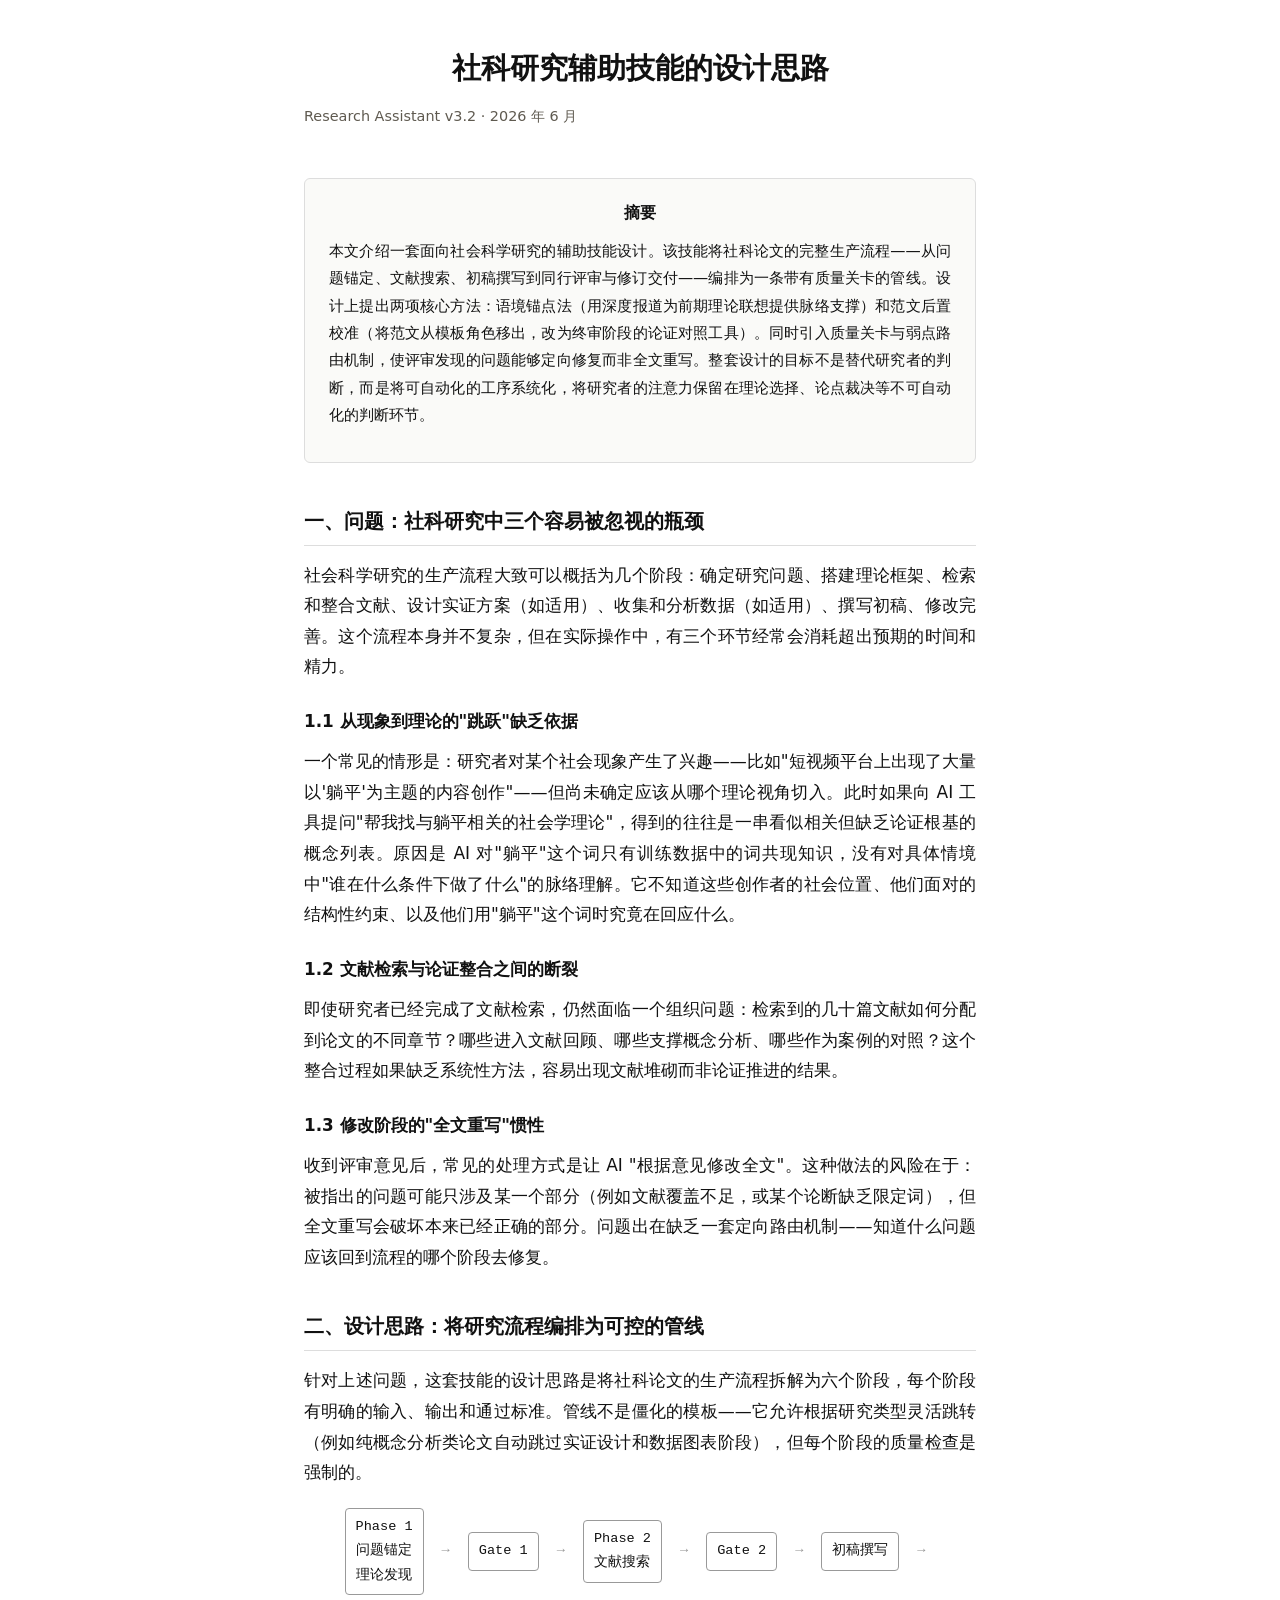
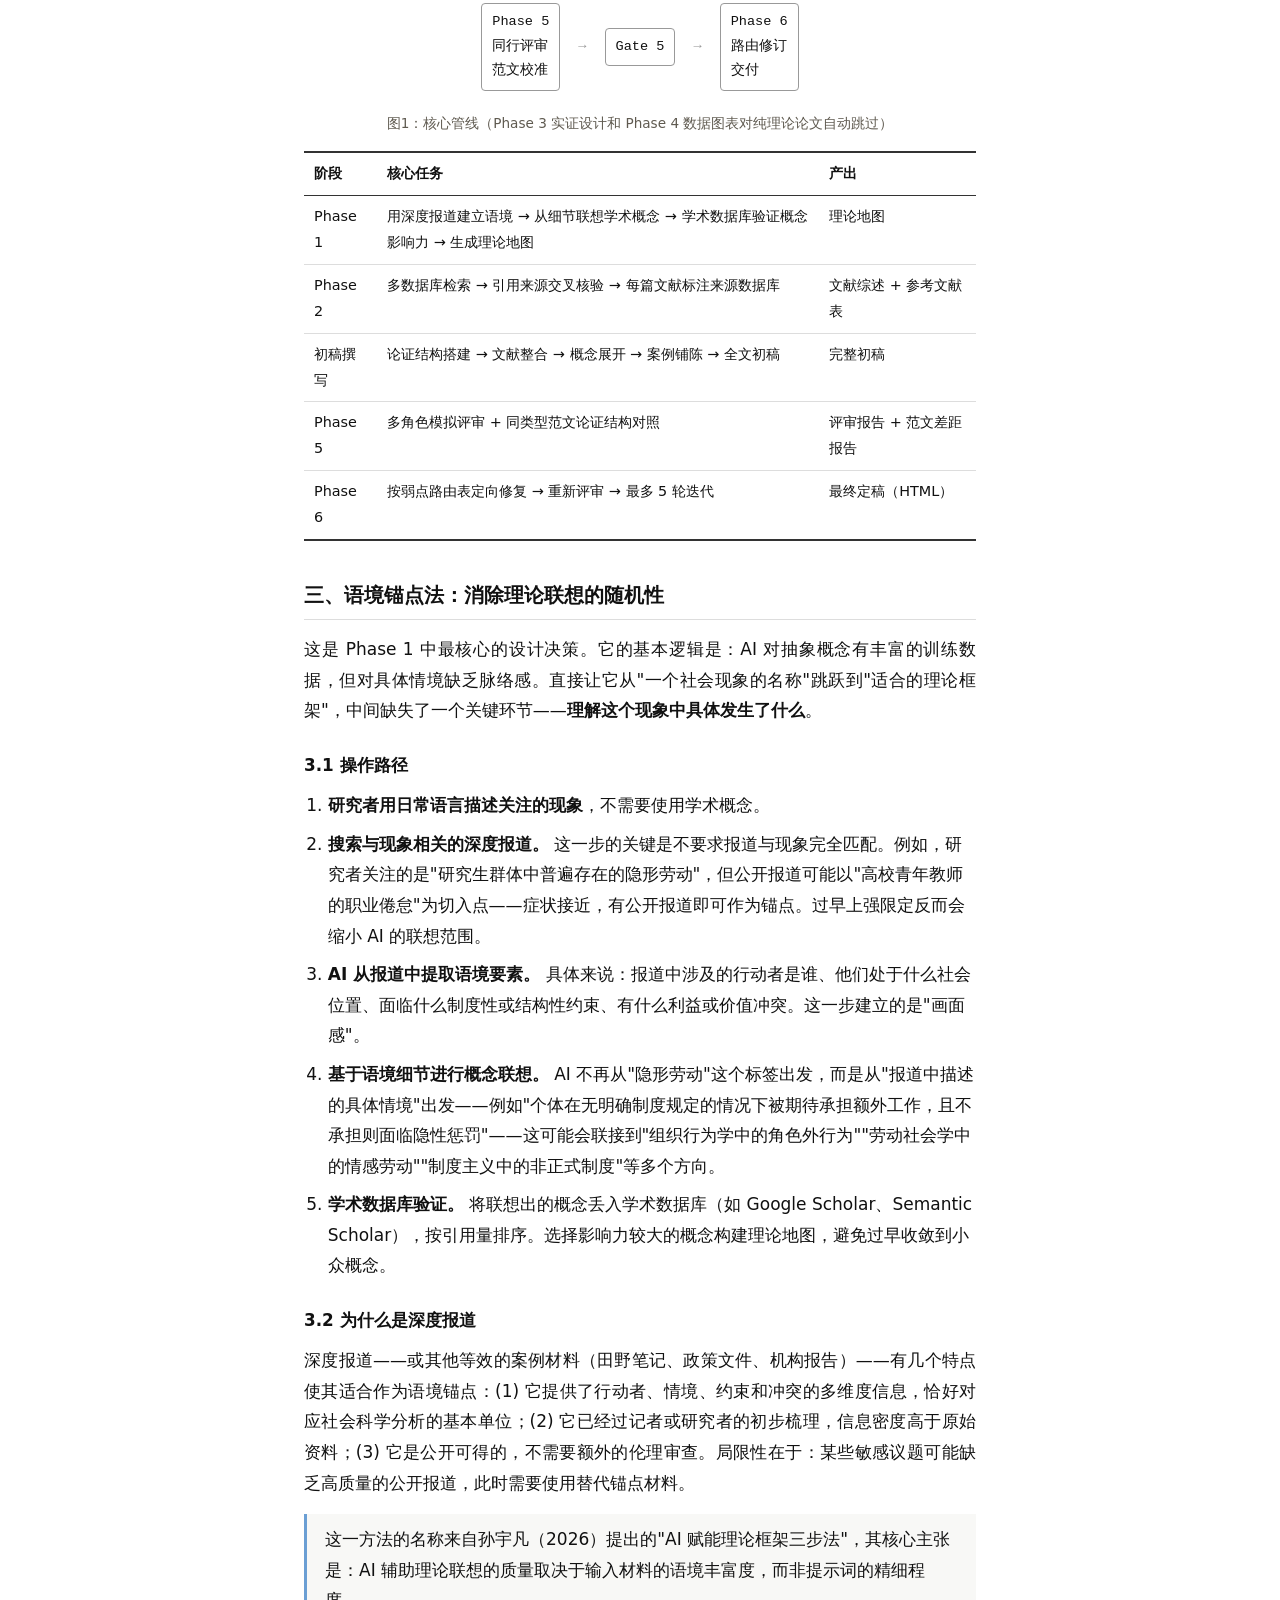
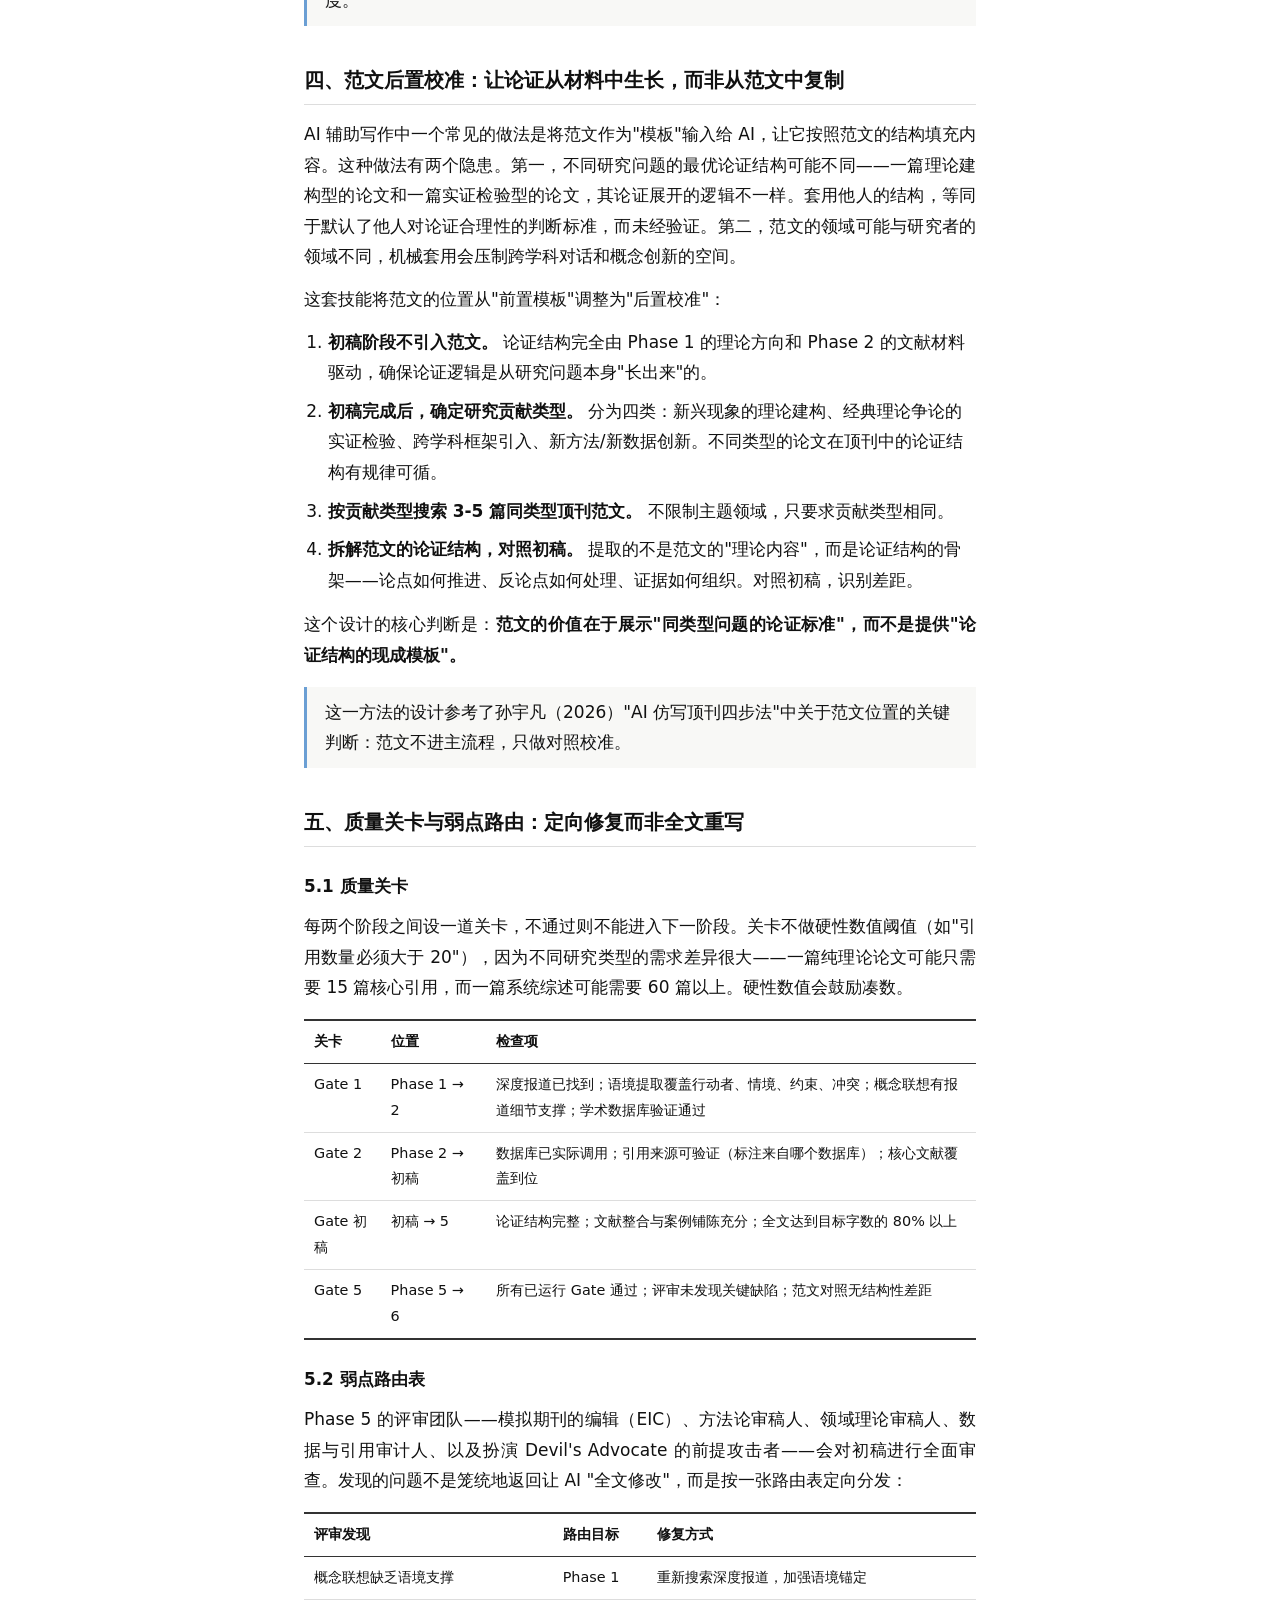
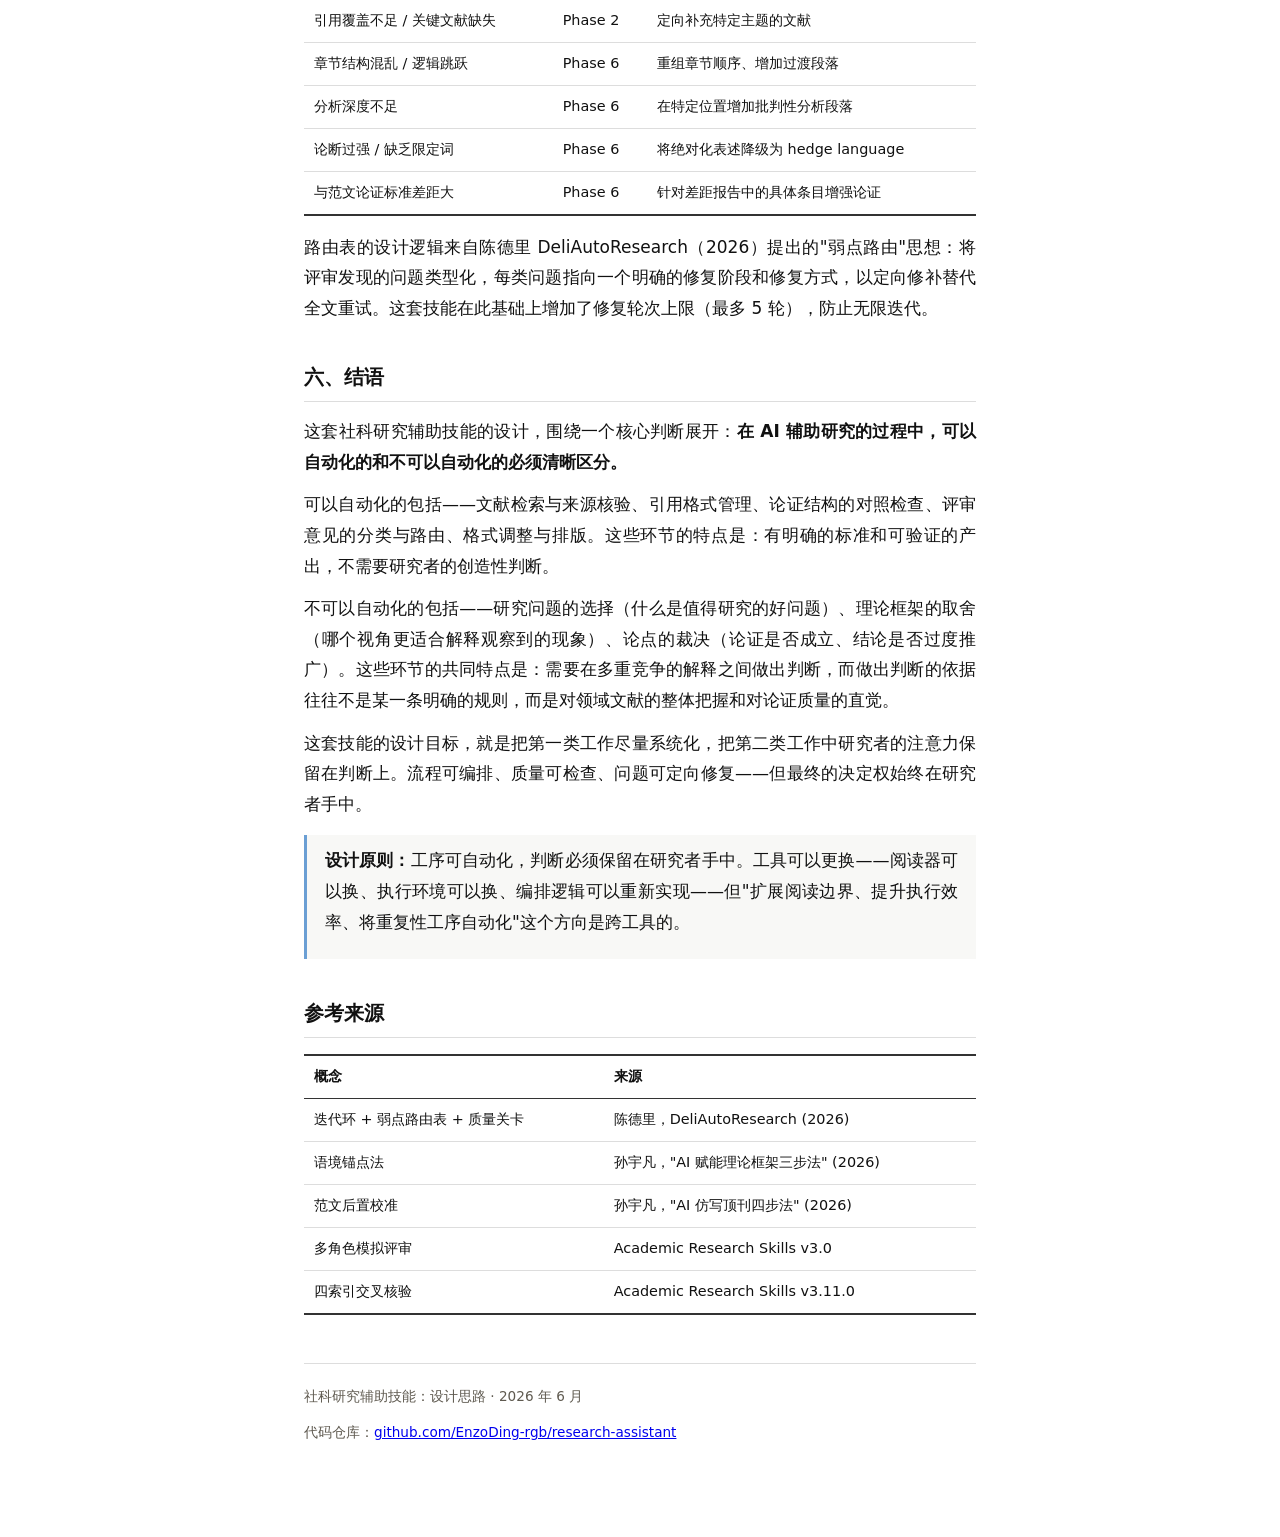
==== docs/paper.html @ 5684e3d9 "Add research methodology documentation and deck - paper.html/pdf: Text-heavy academic paper for soci" ====
<!DOCTYPE html>
<html lang="zh-CN">
<head>
<meta charset="UTF-8">
<meta name="viewport" content="width=device-width, initial-scale=1">
<title>社科研究辅助技能的设计思路</title>
<style>
:root {
  --paper: #fbfaf5; --ink: #111; --muted: #5f5a50; --accent: #6b9fd4;
}

* { box-sizing: border-box; margin: 0; padding: 0; }

body {
  background: #fff;
  color: var(--ink);
  font-family: "Noto Sans SC", "PingFang SC", "Hiragino Sans GB", system-ui, sans-serif;
  font-size: 17px;
  line-height: 1.8;
  max-width: 720px;
  margin: 0 auto;
  padding: 48px 24px 80px;
}

/* Header */
.paper-header { text-align: center; margin-bottom: 48px; }
.paper-header h1 {
  font-size: 1.8rem; font-weight: 700; line-height: 1.4; margin-bottom: 16px;
}
.paper-header .meta {
  font-size: 0.9rem; color: var(--muted);
}

/* Sections */
section { margin-bottom: 36px; }

h2 {
  font-size: 1.25rem; font-weight: 700; margin: 36px 0 14px;
  padding-bottom: 6px; border-bottom: 1px solid #ddd;
}

h3 {
  font-size: 1.05rem; font-weight: 600; margin: 24px 0 10px;
}

p { margin-bottom: 12px; text-align: justify; }

/* Abstract */
.abstract {
  padding: 20px 24px; border: 1px solid #ddd; border-radius: 6px;
  margin-bottom: 40px; font-size: 0.95rem; background: #fafaf8;
}
.abstract h3 { margin-top: 0; font-size: 1rem; text-align: center; }

/* Tables */
table {
  width: 100%; border-collapse: collapse; margin: 16px 0; font-size: 0.9rem;
}
thead th {
  border-top: 2px solid #333; border-bottom: 1px solid #333;
  padding: 8px 10px; text-align: left; font-weight: 600;
}
tbody td {
  border-bottom: 1px solid #ddd; padding: 8px 10px; vertical-align: top;
}
tbody tr:last-child td { border-bottom: 2px solid #333; }

/* Lists */
ol, ul { margin: 8px 0 14px 1.4em; }
li { margin-bottom: 8px; }

/* Blockquote */
blockquote {
  margin: 16px 0; padding: 10px 18px;
  border-left: 3px solid var(--accent); background: #f8f8f6;
}

/* Simple flow */
.flow {
  display: flex; flex-wrap: wrap; gap: 8px; align-items: center; justify-content: center;
  margin: 20px 0; font-size: 0.85rem; font-family: monospace;
}
.flow span { padding: 6px 10px; border: 1px solid #999; border-radius: 4px; }
.flow .arr { border: none; color: #999; }

/* Footer */
.paper-footer {
  margin-top: 48px; padding-top: 20px; border-top: 1px solid #ddd;
  font-size: 0.85rem; color: var(--muted);
}

/* Print */
@media print {
  @page { size: A4; margin: 2cm; }
  body { padding: 0; font-size: 12pt; }
}
</style>
</head>
<body>

<div class="paper-header">
  <h1>社科研究辅助技能的设计思路</h1>
  <p class="meta">Research Assistant v3.2 · 2026 年 6 月</p>
</div>

<div class="abstract">
  <h3>摘要</h3>
  <p>本文介绍一套面向社会科学研究的辅助技能设计。该技能将社科论文的完整生产流程——从问题锚定、文献搜索、初稿撰写到同行评审与修订交付——编排为一条带有质量关卡的管线。设计上提出两项核心方法：语境锚点法（用深度报道为前期理论联想提供脉络支撑）和范文后置校准（将范文从模板角色移出，改为终审阶段的论证对照工具）。同时引入质量关卡与弱点路由机制，使评审发现的问题能够定向修复而非全文重写。整套设计的目标不是替代研究者的判断，而是将可自动化的工序系统化，将研究者的注意力保留在理论选择、论点裁决等不可自动化的判断环节。</p>
</div>

<!-- ===== 1. 问题 ===== -->
<section>
  <h2>一、问题：社科研究中三个容易被忽视的瓶颈</h2>

  <p>社会科学研究的生产流程大致可以概括为几个阶段：确定研究问题、搭建理论框架、检索和整合文献、设计实证方案（如适用）、收集和分析数据（如适用）、撰写初稿、修改完善。这个流程本身并不复杂，但在实际操作中，有三个环节经常会消耗超出预期的时间和精力。</p>

  <h3>1.1 从现象到理论的"跳跃"缺乏依据</h3>
  <p>一个常见的情形是：研究者对某个社会现象产生了兴趣——比如"短视频平台上出现了大量以'躺平'为主题的内容创作"——但尚未确定应该从哪个理论视角切入。此时如果向 AI 工具提问"帮我找与躺平相关的社会学理论"，得到的往往是一串看似相关但缺乏论证根基的概念列表。原因是 AI 对"躺平"这个词只有训练数据中的词共现知识，没有对具体情境中"谁在什么条件下做了什么"的脉络理解。它不知道这些创作者的社会位置、他们面对的结构性约束、以及他们用"躺平"这个词时究竟在回应什么。</p>

  <h3>1.2 文献检索与论证整合之间的断裂</h3>
  <p>即使研究者已经完成了文献检索，仍然面临一个组织问题：检索到的几十篇文献如何分配到论文的不同章节？哪些进入文献回顾、哪些支撑概念分析、哪些作为案例的对照？这个整合过程如果缺乏系统性方法，容易出现文献堆砌而非论证推进的结果。</p>

  <h3>1.3 修改阶段的"全文重写"惯性</h3>
  <p>收到评审意见后，常见的处理方式是让 AI "根据意见修改全文"。这种做法的风险在于：被指出的问题可能只涉及某一个部分（例如文献覆盖不足，或某个论断缺乏限定词），但全文重写会破坏本来已经正确的部分。问题出在缺乏一套定向路由机制——知道什么问题应该回到流程的哪个阶段去修复。</p>
</section>

<!-- ===== 2. 设计 ===== -->
<section>
  <h2>二、设计思路：将研究流程编排为可控的管线</h2>

  <p>针对上述问题，这套技能的设计思路是将社科论文的生产流程拆解为六个阶段，每个阶段有明确的输入、输出和通过标准。管线不是僵化的模板——它允许根据研究类型灵活跳转（例如纯概念分析类论文自动跳过实证设计和数据图表阶段），但每个阶段的质量检查是强制的。</p>

  <div class="flow">
    <span>Phase 1<br>问题锚定<br>理论发现</span>
    <span class="arr">→</span>
    <span>Gate 1</span>
    <span class="arr">→</span>
    <span>Phase 2<br>文献搜索</span>
    <span class="arr">→</span>
    <span>Gate 2</span>
    <span class="arr">→</span>
    <span>初稿撰写</span>
    <span class="arr">→</span>
    <span>Phase 5<br>同行评审<br>范文校准</span>
    <span class="arr">→</span>
    <span>Gate 5</span>
    <span class="arr">→</span>
    <span>Phase 6<br>路由修订<br>交付</span>
  </div>

  <p style="text-align:center;font-size:0.85rem;color:var(--muted)">图1：核心管线（Phase 3 实证设计和 Phase 4 数据图表对纯理论论文自动跳过）</p>

  <table>
    <thead>
      <tr><th>阶段</th><th>核心任务</th><th>产出</th></tr>
    </thead>
    <tbody>
      <tr><td>Phase 1</td><td>用深度报道建立语境 → 从细节联想学术概念 → 学术数据库验证概念影响力 → 生成理论地图</td><td>理论地图</td></tr>
      <tr><td>Phase 2</td><td>多数据库检索 → 引用来源交叉核验 → 每篇文献标注来源数据库</td><td>文献综述 + 参考文献表</td></tr>
      <tr><td>初稿撰写</td><td>论证结构搭建 → 文献整合 → 概念展开 → 案例铺陈 → 全文初稿</td><td>完整初稿</td></tr>
      <tr><td>Phase 5</td><td>多角色模拟评审 + 同类型范文论证结构对照</td><td>评审报告 + 范文差距报告</td></tr>
      <tr><td>Phase 6</td><td>按弱点路由表定向修复 → 重新评审 → 最多 5 轮迭代</td><td>最终定稿（HTML）</td></tr>
    </tbody>
  </table>
</section>

<!-- ===== 3. 语境锚点法 ===== -->
<section>
  <h2>三、语境锚点法：消除理论联想的随机性</h2>

  <p>这是 Phase 1 中最核心的设计决策。它的基本逻辑是：AI 对抽象概念有丰富的训练数据，但对具体情境缺乏脉络感。直接让它从"一个社会现象的名称"跳跃到"适合的理论框架"，中间缺失了一个关键环节——<strong>理解这个现象中具体发生了什么</strong>。</p>

  <h3>3.1 操作路径</h3>
  <ol>
    <li><strong>研究者用日常语言描述关注的现象</strong>，不需要使用学术概念。</li>
    <li><strong>搜索与现象相关的深度报道。</strong> 这一步的关键是不要求报道与现象完全匹配。例如，研究者关注的是"研究生群体中普遍存在的隐形劳动"，但公开报道可能以"高校青年教师的职业倦怠"为切入点——症状接近，有公开报道即可作为锚点。过早上强限定反而会缩小 AI 的联想范围。</li>
    <li><strong>AI 从报道中提取语境要素。</strong> 具体来说：报道中涉及的行动者是谁、他们处于什么社会位置、面临什么制度性或结构性约束、有什么利益或价值冲突。这一步建立的是"画面感"。</li>
    <li><strong>基于语境细节进行概念联想。</strong> AI 不再从"隐形劳动"这个标签出发，而是从"报道中描述的具体情境"出发——例如"个体在无明确制度规定的情况下被期待承担额外工作，且不承担则面临隐性惩罚"——这可能会联接到"组织行为学中的角色外行为""劳动社会学中的情感劳动""制度主义中的非正式制度"等多个方向。</li>
    <li><strong>学术数据库验证。</strong> 将联想出的概念丢入学术数据库（如 Google Scholar、Semantic Scholar），按引用量排序。选择影响力较大的概念构建理论地图，避免过早收敛到小众概念。</li>
  </ol>

  <h3>3.2 为什么是深度报道</h3>
  <p>深度报道——或其他等效的案例材料（田野笔记、政策文件、机构报告）——有几个特点使其适合作为语境锚点：(1) 它提供了行动者、情境、约束和冲突的多维度信息，恰好对应社会科学分析的基本单位；(2) 它已经过记者或研究者的初步梳理，信息密度高于原始资料；(3) 它是公开可得的，不需要额外的伦理审查。局限性在于：某些敏感议题可能缺乏高质量的公开报道，此时需要使用替代锚点材料。</p>

  <blockquote>
    这一方法的名称来自孙宇凡（2026）提出的"AI 赋能理论框架三步法"，其核心主张是：AI 辅助理论联想的质量取决于输入材料的语境丰富度，而非提示词的精细程度。
  </blockquote>
</section>

<!-- ===== 4. 范文后置校准 ===== -->
<section>
  <h2>四、范文后置校准：让论证从材料中生长，而非从范文中复制</h2>

  <p>AI 辅助写作中一个常见的做法是将范文作为"模板"输入给 AI，让它按照范文的结构填充内容。这种做法有两个隐患。第一，不同研究问题的最优论证结构可能不同——一篇理论建构型的论文和一篇实证检验型的论文，其论证展开的逻辑不一样。套用他人的结构，等同于默认了他人对论证合理性的判断标准，而未经验证。第二，范文的领域可能与研究者的领域不同，机械套用会压制跨学科对话和概念创新的空间。</p>

  <p>这套技能将范文的位置从"前置模板"调整为"后置校准"：</p>

  <ol>
    <li><strong>初稿阶段不引入范文。</strong> 论证结构完全由 Phase 1 的理论方向和 Phase 2 的文献材料驱动，确保论证逻辑是从研究问题本身"长出来"的。</li>
    <li><strong>初稿完成后，确定研究贡献类型。</strong> 分为四类：新兴现象的理论建构、经典理论争论的实证检验、跨学科框架引入、新方法/新数据创新。不同类型的论文在顶刊中的论证结构有规律可循。</li>
    <li><strong>按贡献类型搜索 3-5 篇同类型顶刊范文。</strong> 不限制主题领域，只要求贡献类型相同。</li>
    <li><strong>拆解范文的论证结构，对照初稿。</strong> 提取的不是范文的"理论内容"，而是论证结构的骨架——论点如何推进、反论点如何处理、证据如何组织。对照初稿，识别差距。</li>
  </ol>

  <p>这个设计的核心判断是：<strong>范文的价值在于展示"同类型问题的论证标准"，而不是提供"论证结构的现成模板"。</strong></p>

  <blockquote>
    这一方法的设计参考了孙宇凡（2026）"AI 仿写顶刊四步法"中关于范文位置的关键判断：范文不进主流程，只做对照校准。
  </blockquote>
</section>

<!-- ===== 5. 质量关卡 ===== -->
<section>
  <h2>五、质量关卡与弱点路由：定向修复而非全文重写</h2>

  <h3>5.1 质量关卡</h3>
  <p>每两个阶段之间设一道关卡，不通过则不能进入下一阶段。关卡不做硬性数值阈值（如"引用数量必须大于 20"），因为不同研究类型的需求差异很大——一篇纯理论论文可能只需要 15 篇核心引用，而一篇系统综述可能需要 60 篇以上。硬性数值会鼓励凑数。</p>

  <table>
    <thead><tr><th>关卡</th><th>位置</th><th>检查项</th></tr></thead>
    <tbody>
      <tr><td>Gate 1</td><td>Phase 1 → 2</td><td>深度报道已找到；语境提取覆盖行动者、情境、约束、冲突；概念联想有报道细节支撑；学术数据库验证通过</td></tr>
      <tr><td>Gate 2</td><td>Phase 2 → 初稿</td><td>数据库已实际调用；引用来源可验证（标注来自哪个数据库）；核心文献覆盖到位</td></tr>
      <tr><td>Gate 初稿</td><td>初稿 → 5</td><td>论证结构完整；文献整合与案例铺陈充分；全文达到目标字数的 80% 以上</td></tr>
      <tr><td>Gate 5</td><td>Phase 5 → 6</td><td>所有已运行 Gate 通过；评审未发现关键缺陷；范文对照无结构性差距</td></tr>
    </tbody>
  </table>

  <h3>5.2 弱点路由表</h3>
  <p>Phase 5 的评审团队——模拟期刊的编辑（EIC）、方法论审稿人、领域理论审稿人、数据与引用审计人、以及扮演 Devil's Advocate 的前提攻击者——会对初稿进行全面审查。发现的问题不是笼统地返回让 AI "全文修改"，而是按一张路由表定向分发：</p>

  <table>
    <thead><tr><th>评审发现</th><th>路由目标</th><th>修复方式</th></tr></thead>
    <tbody>
      <tr><td>概念联想缺乏语境支撑</td><td>Phase 1</td><td>重新搜索深度报道，加强语境锚定</td></tr>
      <tr><td>引用覆盖不足 / 关键文献缺失</td><td>Phase 2</td><td>定向补充特定主题的文献</td></tr>
      <tr><td>章节结构混乱 / 逻辑跳跃</td><td>Phase 6</td><td>重组章节顺序、增加过渡段落</td></tr>
      <tr><td>分析深度不足</td><td>Phase 6</td><td>在特定位置增加批判性分析段落</td></tr>
      <tr><td>论断过强 / 缺乏限定词</td><td>Phase 6</td><td>将绝对化表述降级为 hedge language</td></tr>
      <tr><td>与范文论证标准差距大</td><td>Phase 6</td><td>针对差距报告中的具体条目增强论证</td></tr>
    </tbody>
  </table>

  <p>路由表的设计逻辑来自陈德里 DeliAutoResearch（2026）提出的"弱点路由"思想：将评审发现的问题类型化，每类问题指向一个明确的修复阶段和修复方式，以定向修补替代全文重试。这套技能在此基础上增加了修复轮次上限（最多 5 轮），防止无限迭代。</p>
</section>

<!-- ===== 6. 总结 ===== -->
<section>
  <h2>六、结语</h2>

  <p>这套社科研究辅助技能的设计，围绕一个核心判断展开：<strong>在 AI 辅助研究的过程中，可以自动化的和不可以自动化的必须清晰区分。</strong></p>

  <p>可以自动化的包括——文献检索与来源核验、引用格式管理、论证结构的对照检查、评审意见的分类与路由、格式调整与排版。这些环节的特点是：有明确的标准和可验证的产出，不需要研究者的创造性判断。</p>

  <p>不可以自动化的包括——研究问题的选择（什么是值得研究的好问题）、理论框架的取舍（哪个视角更适合解释观察到的现象）、论点的裁决（论证是否成立、结论是否过度推广）。这些环节的共同特点是：需要在多重竞争的解释之间做出判断，而做出判断的依据往往不是某一条明确的规则，而是对领域文献的整体把握和对论证质量的直觉。</p>

  <p>这套技能的设计目标，就是把第一类工作尽量系统化，把第二类工作中研究者的注意力保留在判断上。流程可编排、质量可检查、问题可定向修复——但最终的决定权始终在研究者手中。</p>

  <blockquote>
    <p><strong>设计原则：</strong>工序可自动化，判断必须保留在研究者手中。工具可以更换——阅读器可以换、执行环境可以换、编排逻辑可以重新实现——但"扩展阅读边界、提升执行效率、将重复性工序自动化"这个方向是跨工具的。</p>
  </blockquote>
</section>

<section>
  <h2>参考来源</h2>
  <table>
    <thead><tr><th>概念</th><th>来源</th></tr></thead>
    <tbody>
      <tr><td>迭代环 + 弱点路由表 + 质量关卡</td><td>陈德里，DeliAutoResearch (2026)</td></tr>
      <tr><td>语境锚点法</td><td>孙宇凡，"AI 赋能理论框架三步法" (2026)</td></tr>
      <tr><td>范文后置校准</td><td>孙宇凡，"AI 仿写顶刊四步法" (2026)</td></tr>
      <tr><td>多角色模拟评审</td><td>Academic Research Skills v3.0</td></tr>
      <tr><td>四索引交叉核验</td><td>Academic Research Skills v3.11.0</td></tr>
    </tbody>
  </table>
</section>

<div class="paper-footer">
  <p>社科研究辅助技能：设计思路 · 2026 年 6 月</p>
  <p>代码仓库：<a href="https://github.com/EnzoDing-rgb/research-assistant">github.com/EnzoDing-rgb/research-assistant</a></p>
</div>

</body>
</html>
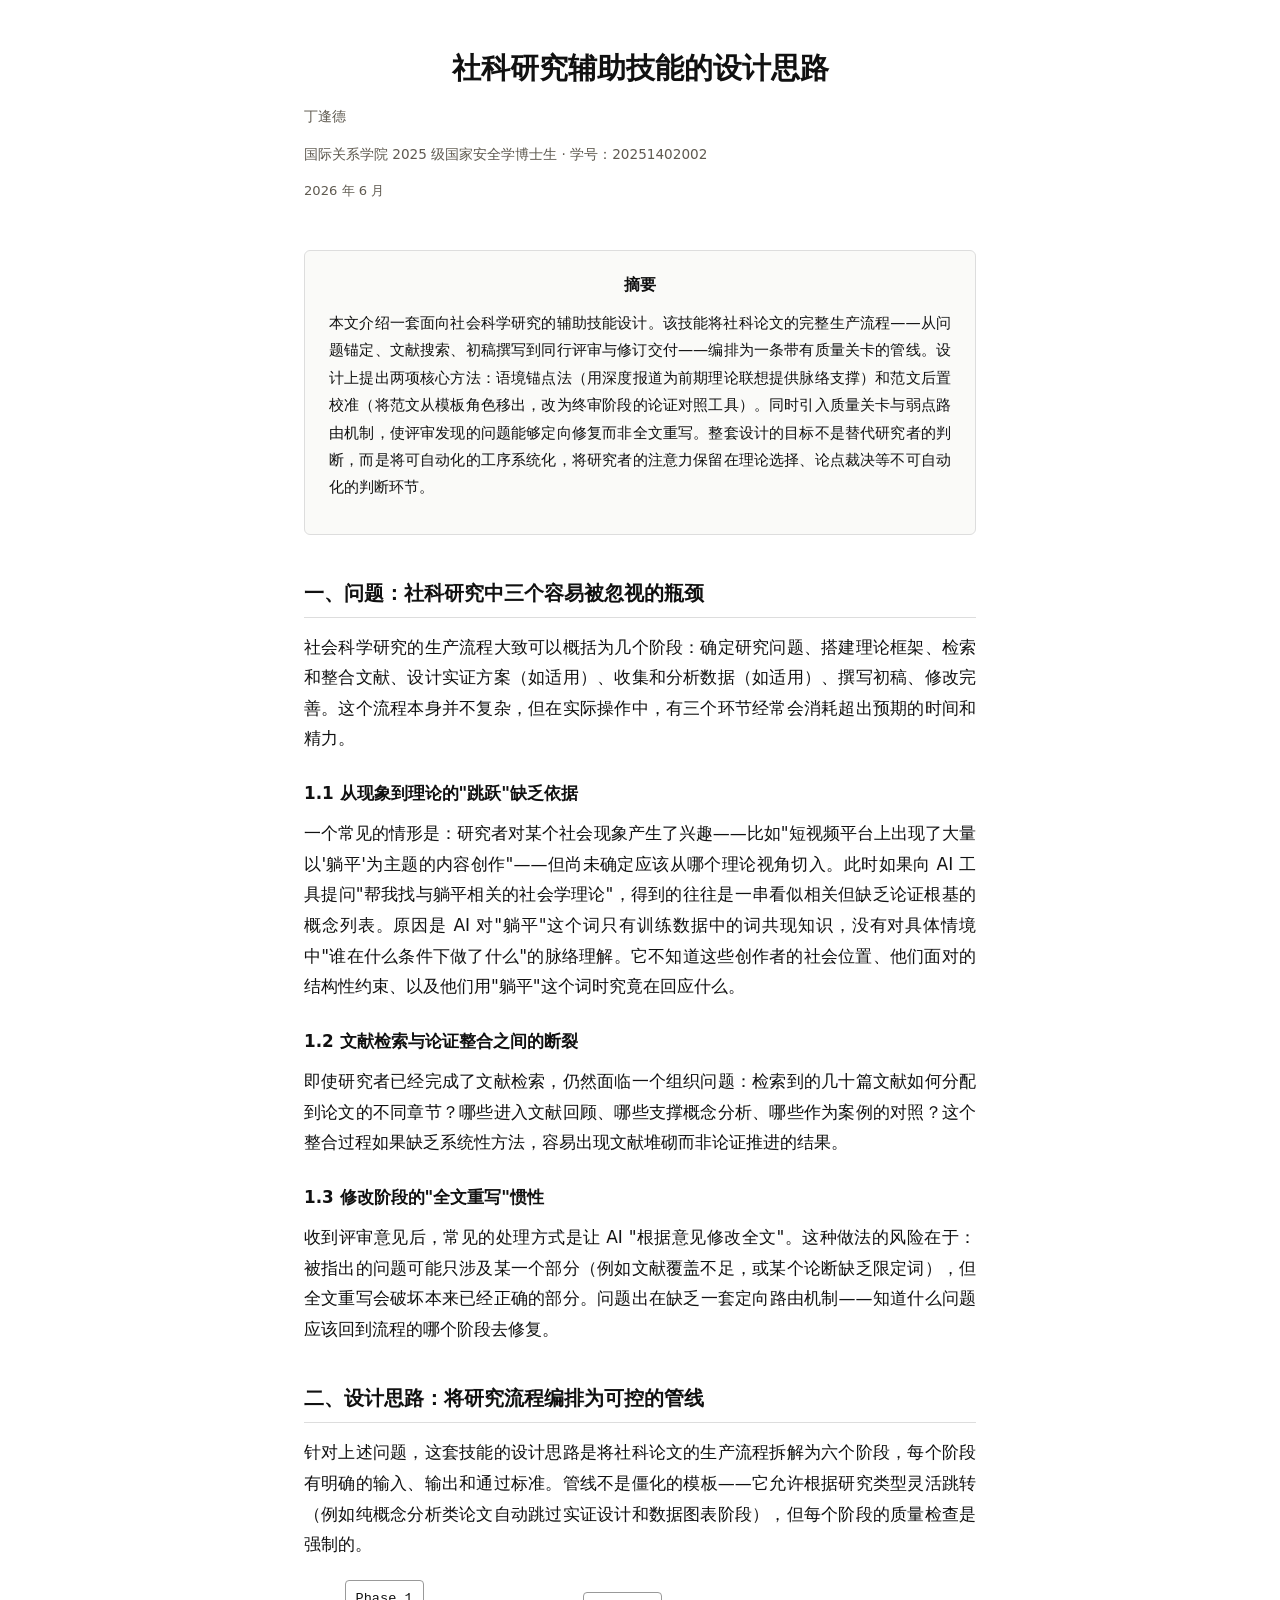
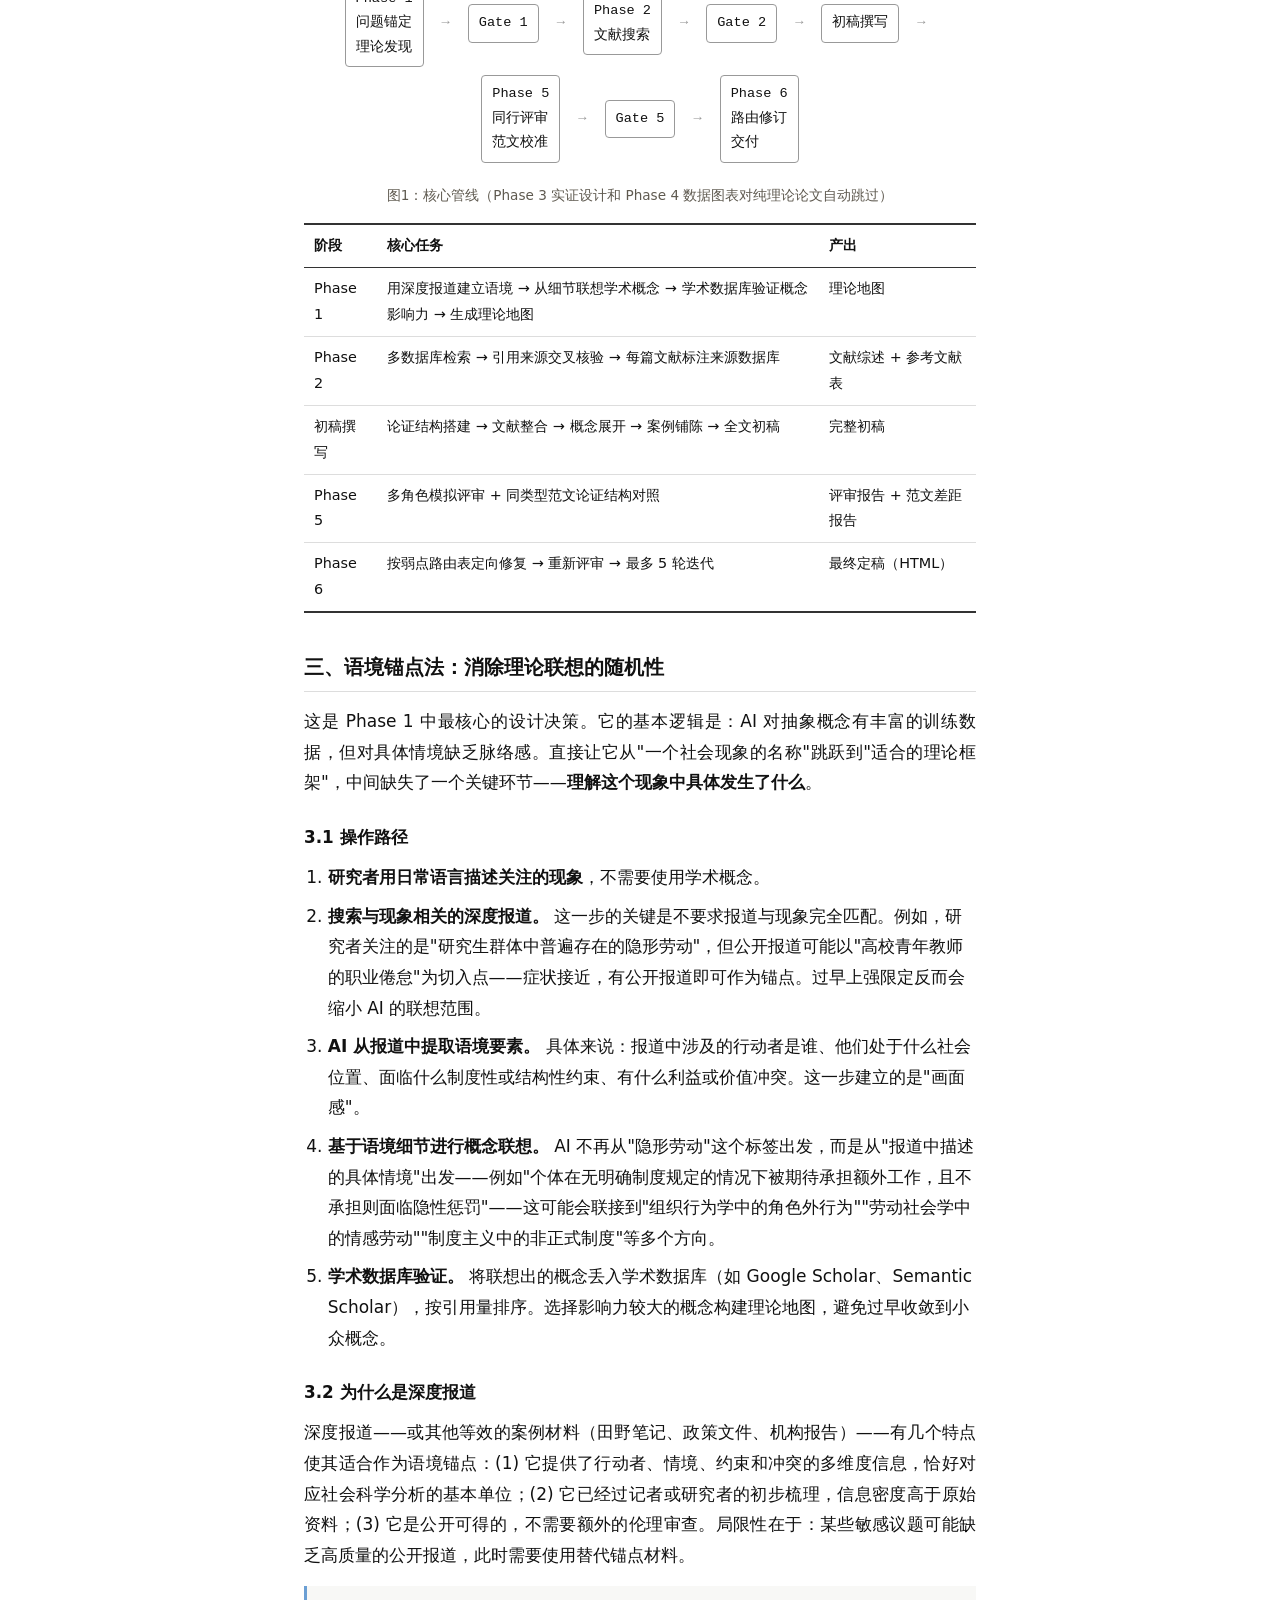
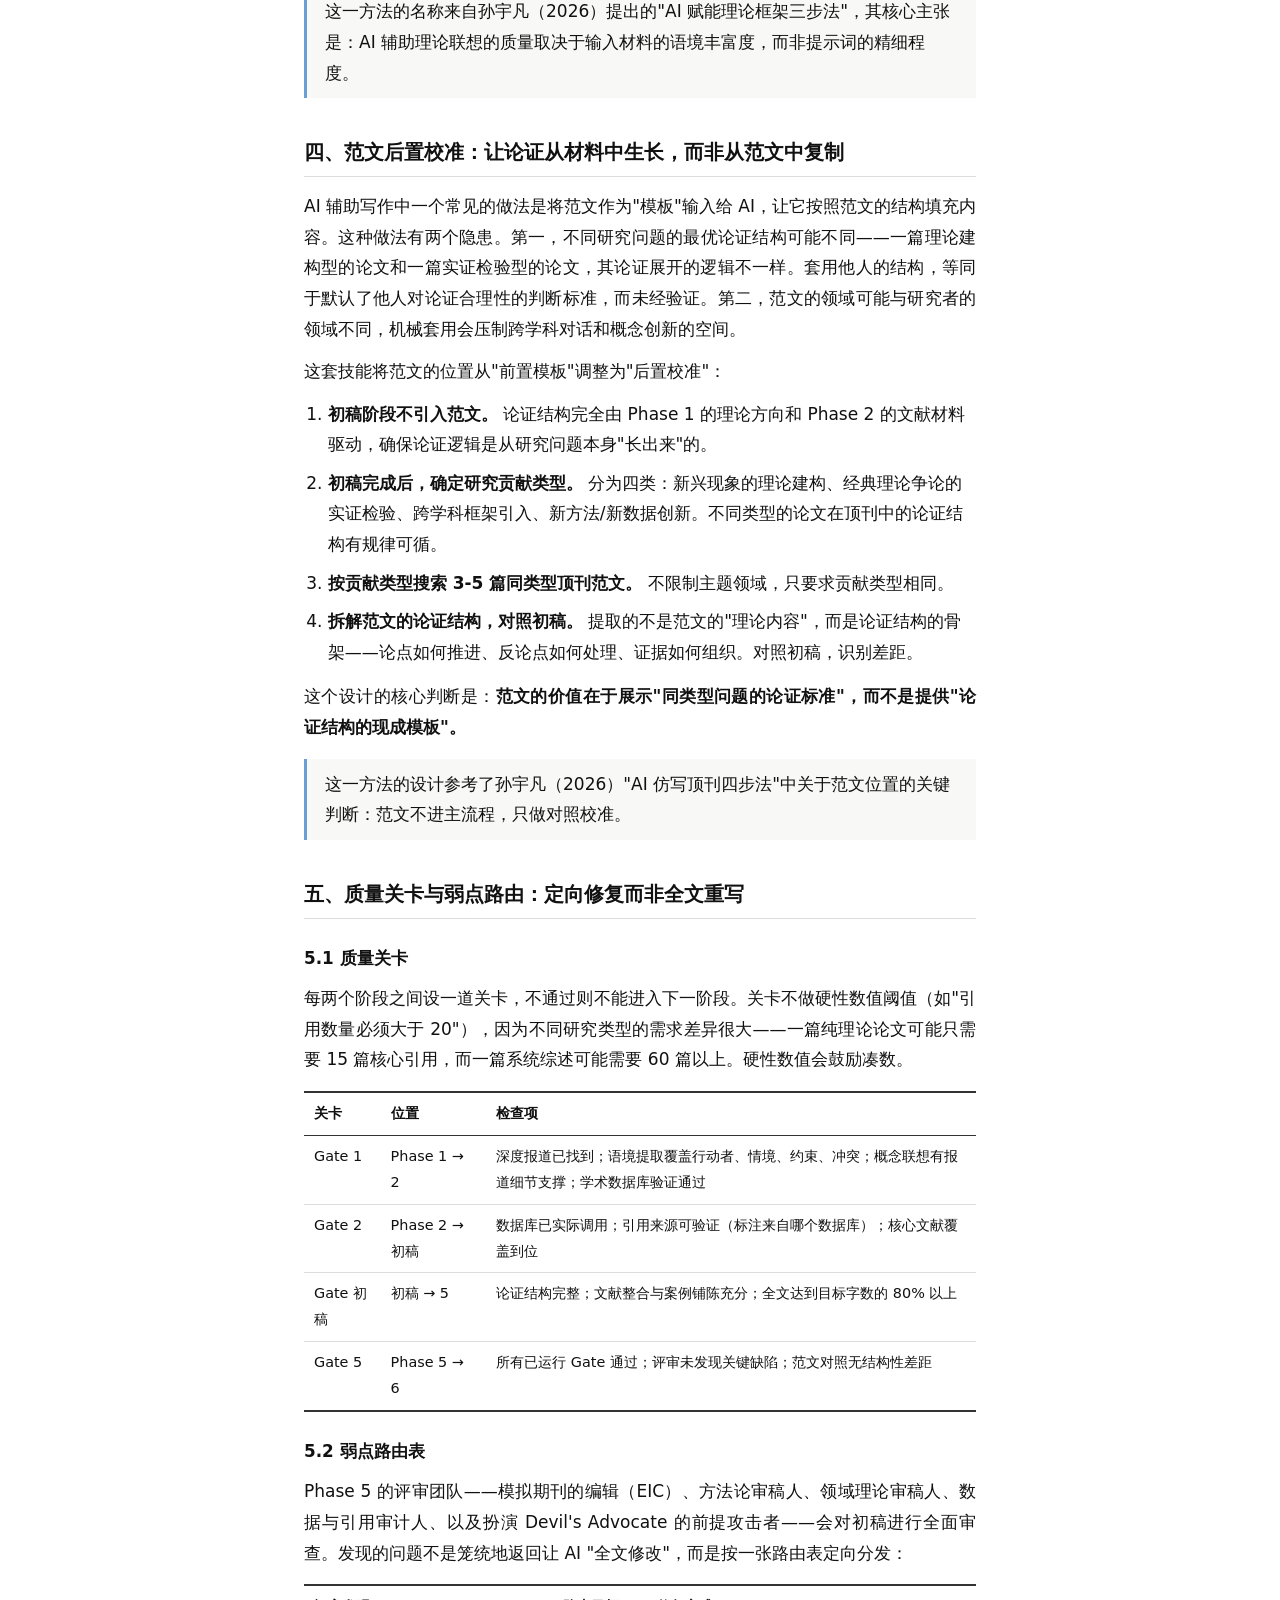
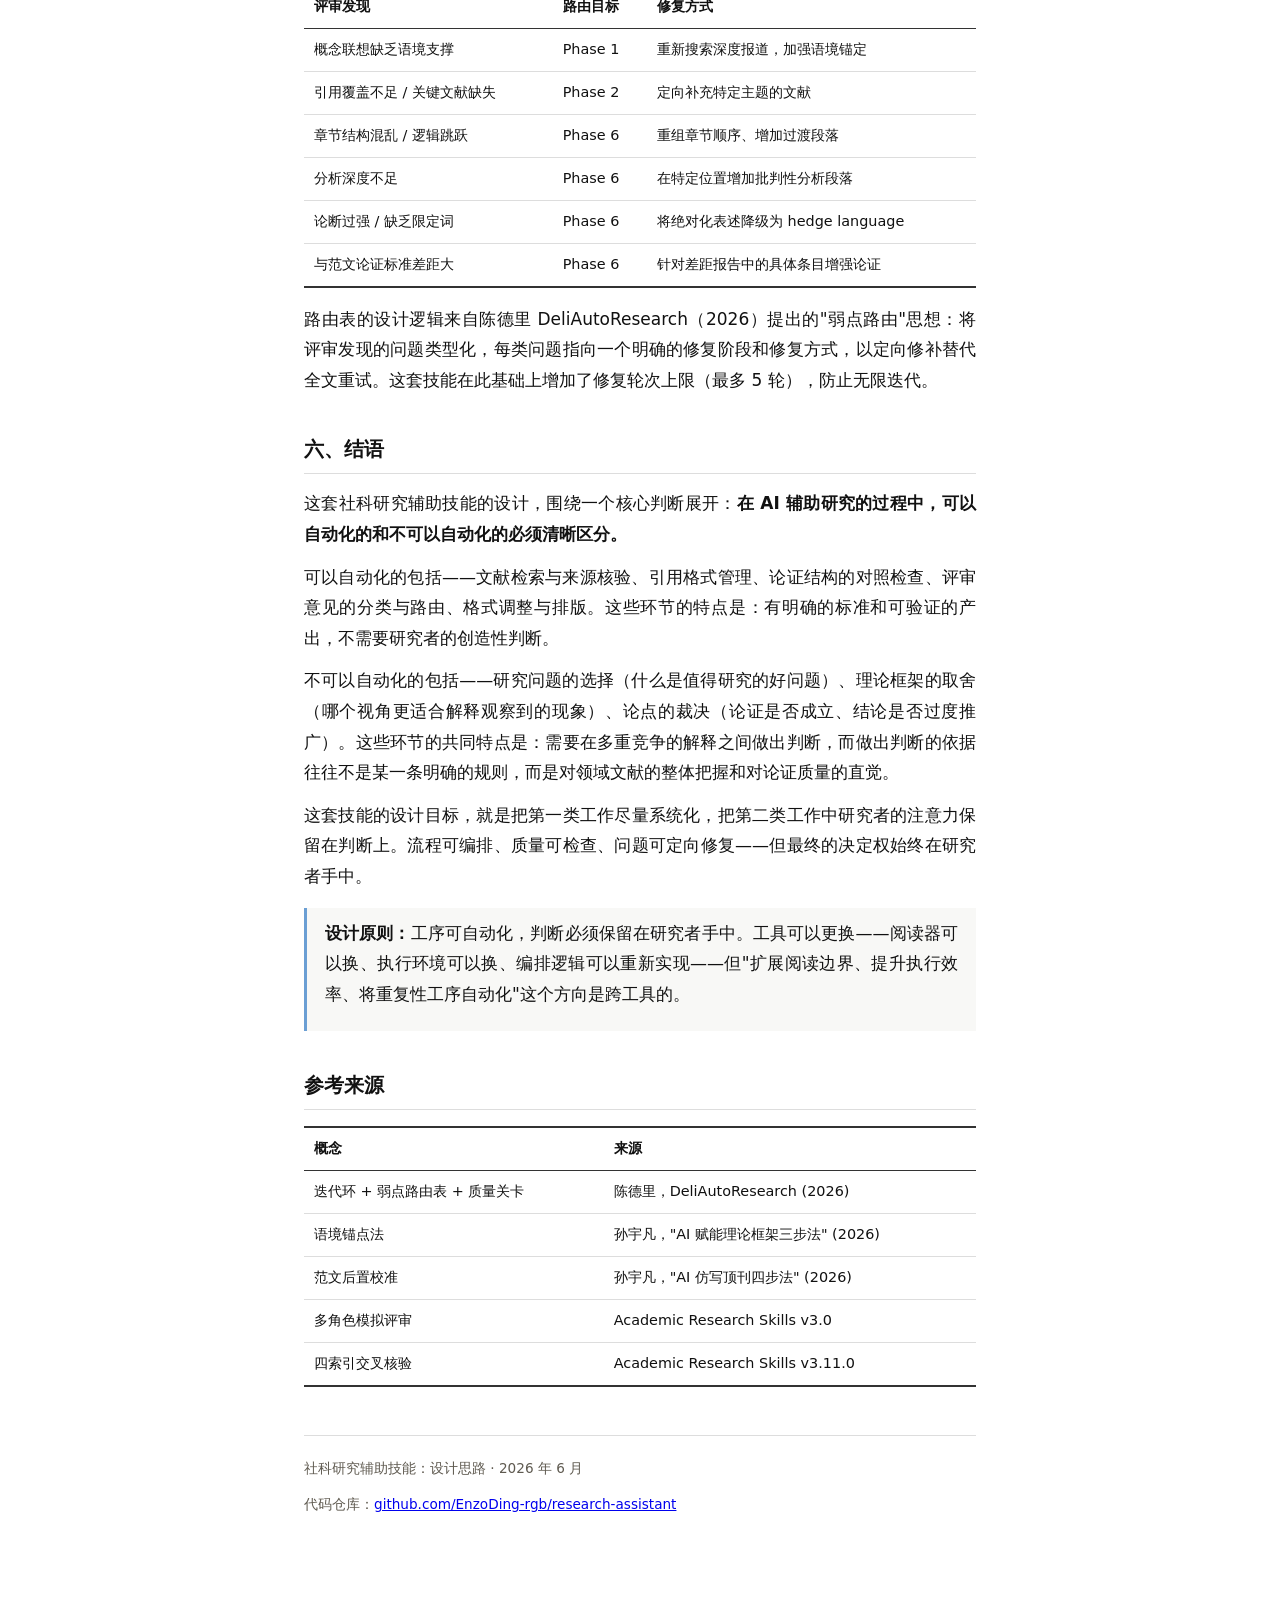
==== commit f53f9211: "Fix PDF exports with WeasyPrint, add author info to paper - paper.html: Add 丁逢德 author info, 学号 2025" ====
--- a/docs/paper.html
+++ b/docs/paper.html
@@ -100,7 +100,9 @@
 
 <div class="paper-header">
   <h1>社科研究辅助技能的设计思路</h1>
-  <p class="meta">Research Assistant v3.2 · 2026 年 6 月</p>
+  <p class="meta">丁逢德</p>
+  <p class="meta" style="font-size:0.85rem">国际关系学院 2025 级国家安全学博士生 · 学号：20251402002</p>
+  <p class="meta" style="font-size:0.82rem;margin-top:4px">2026 年 6 月</p>
 </div>
 
 <div class="abstract">
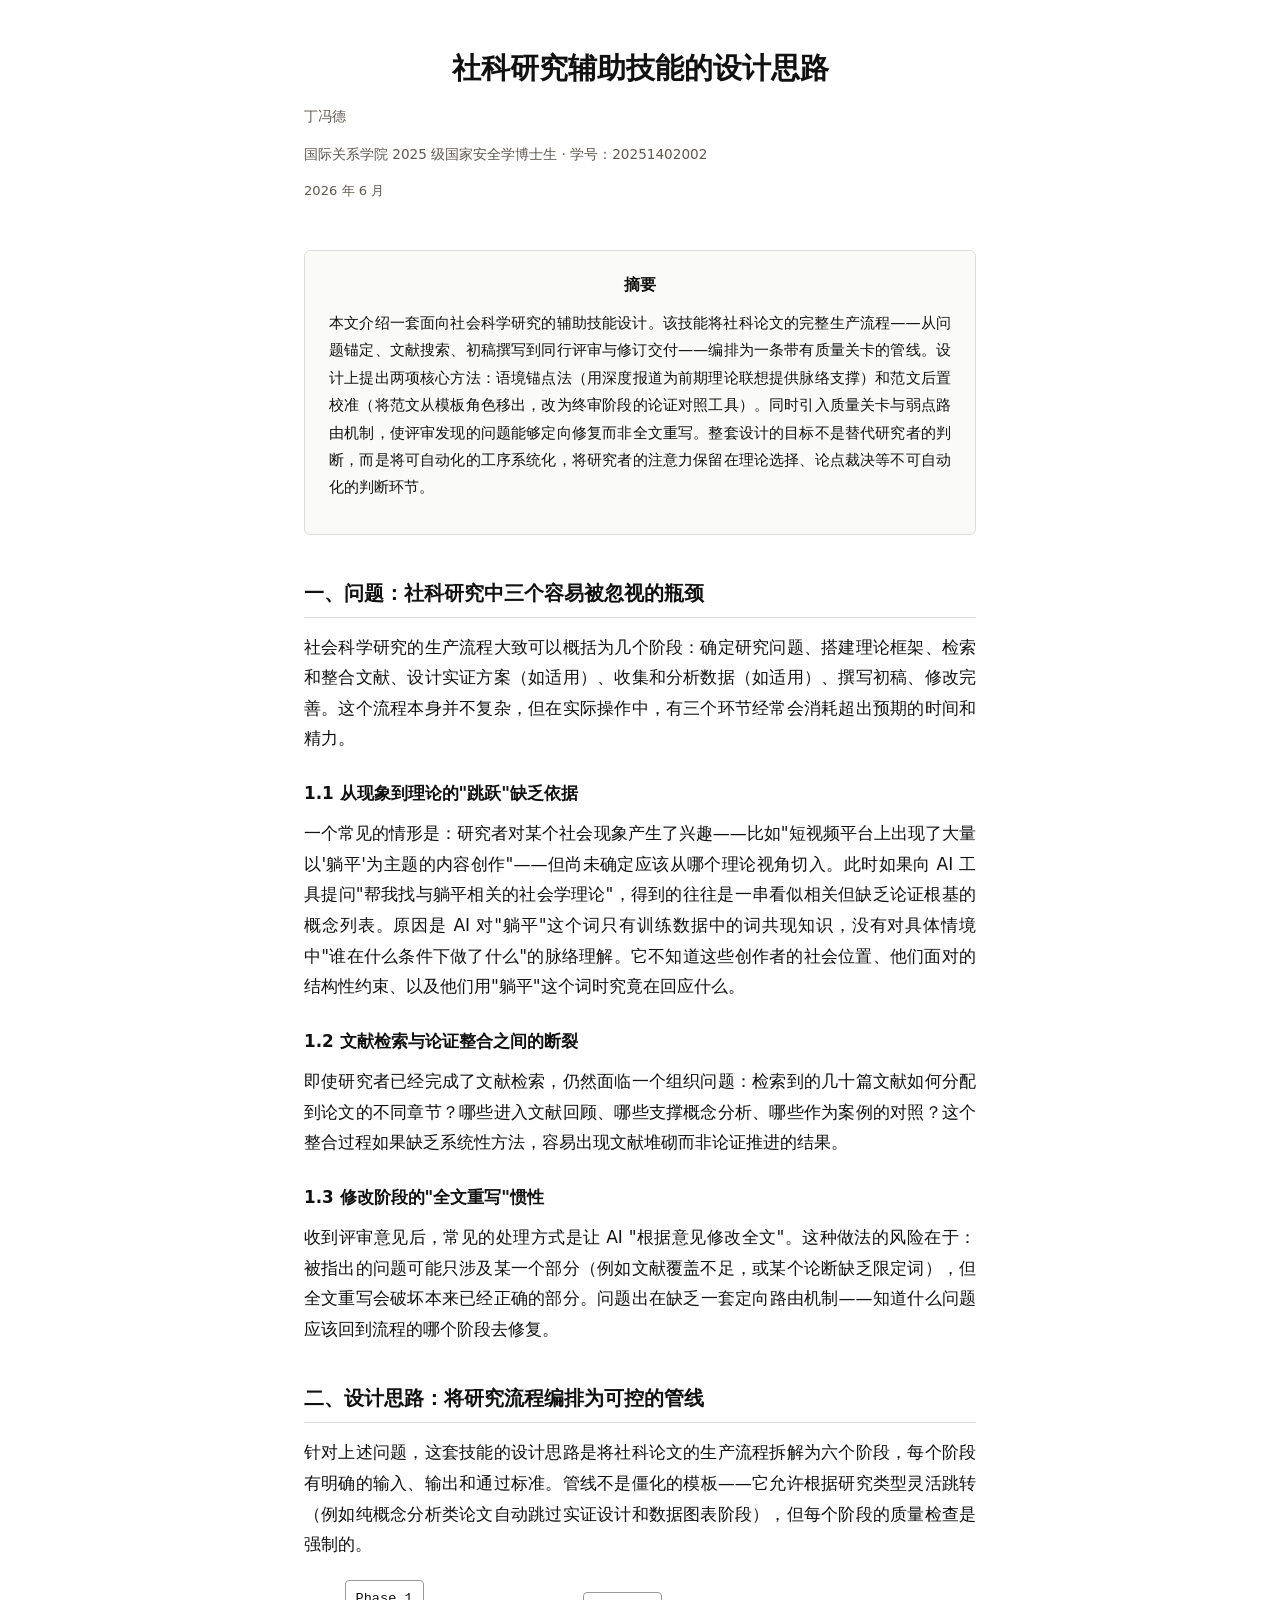
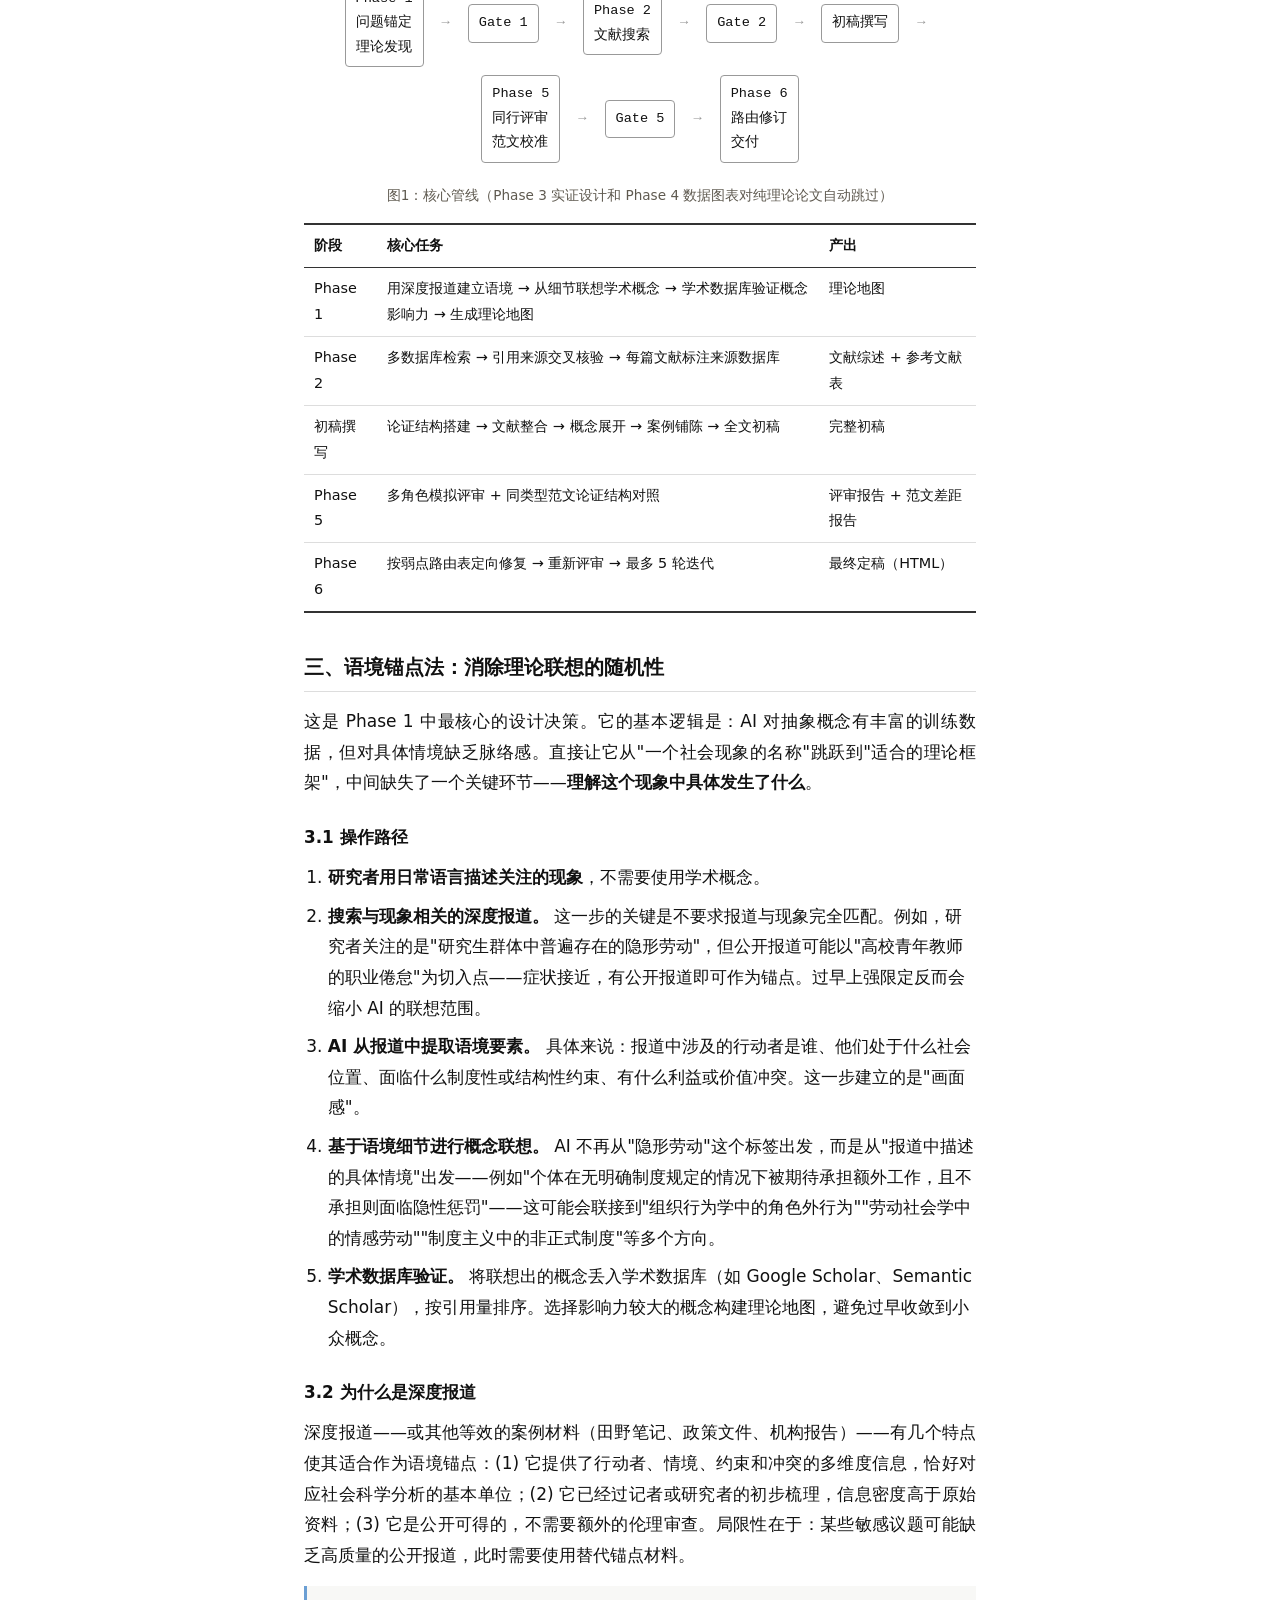
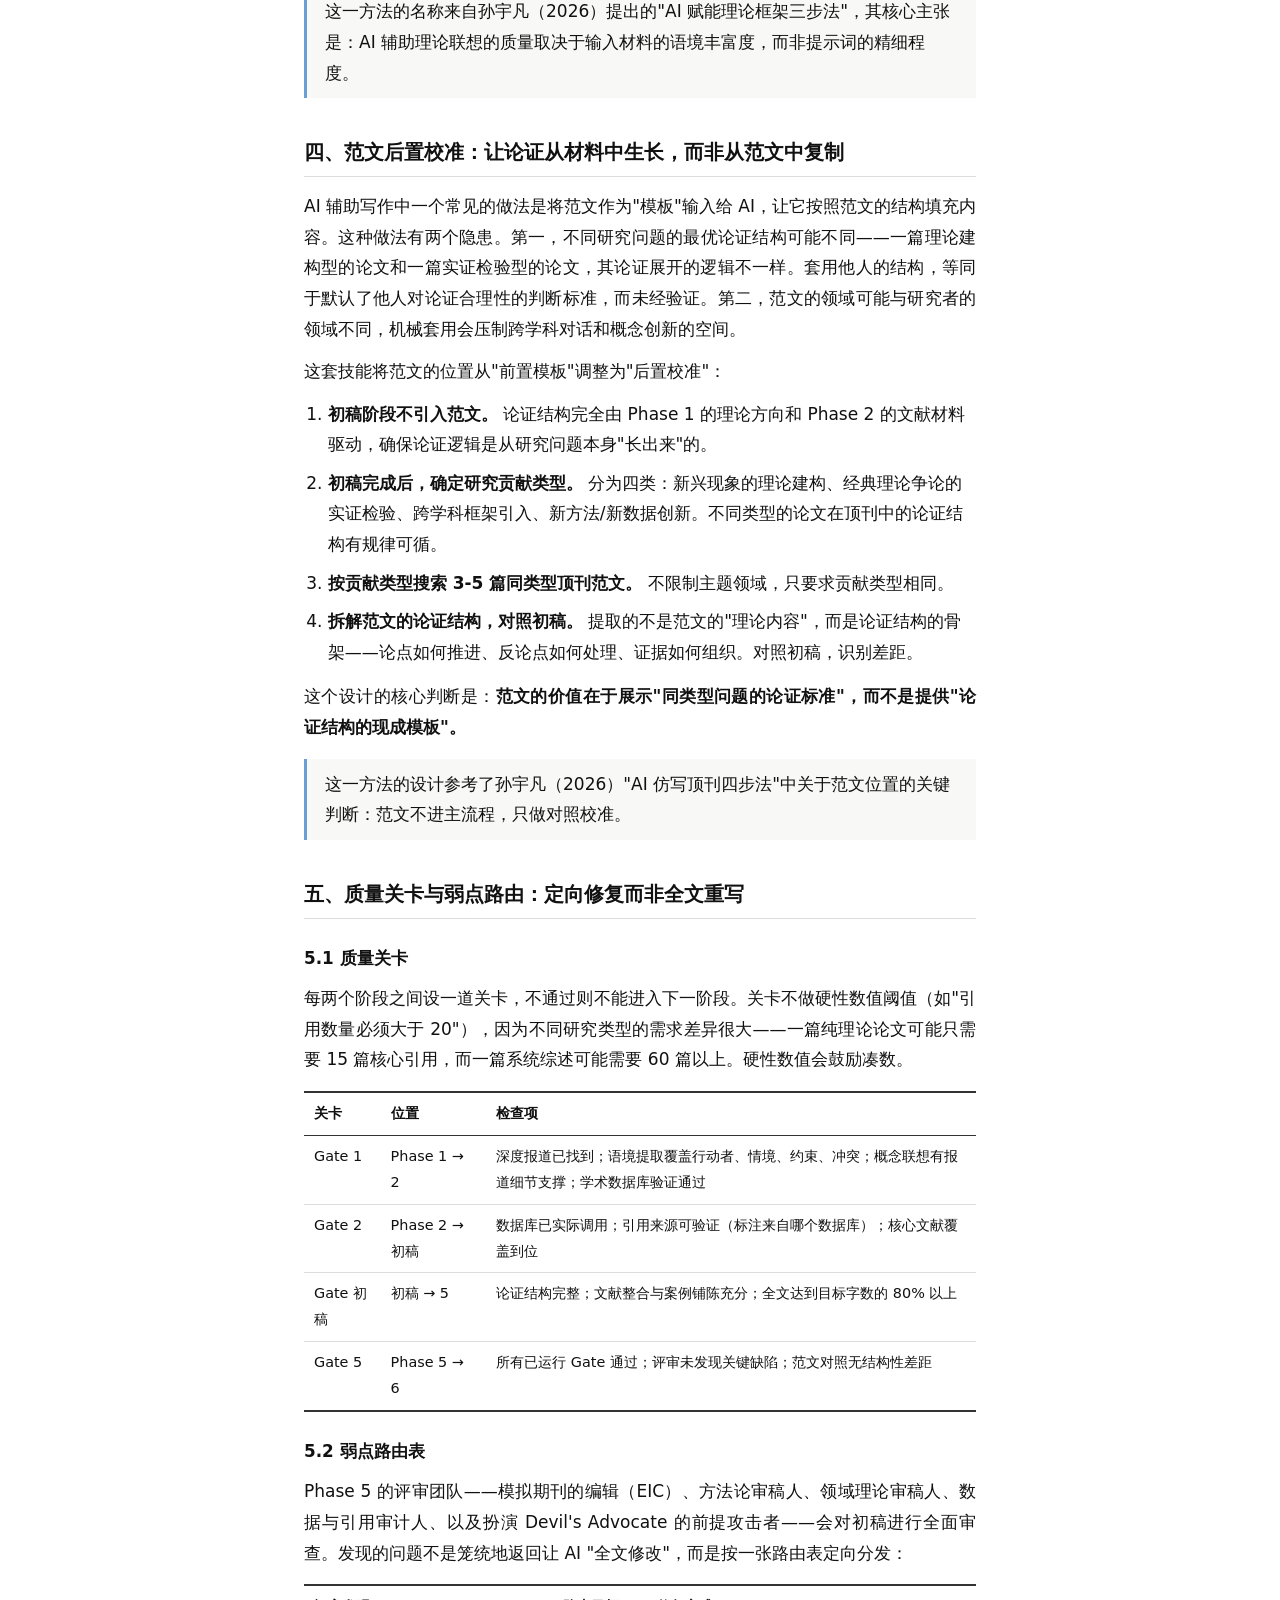
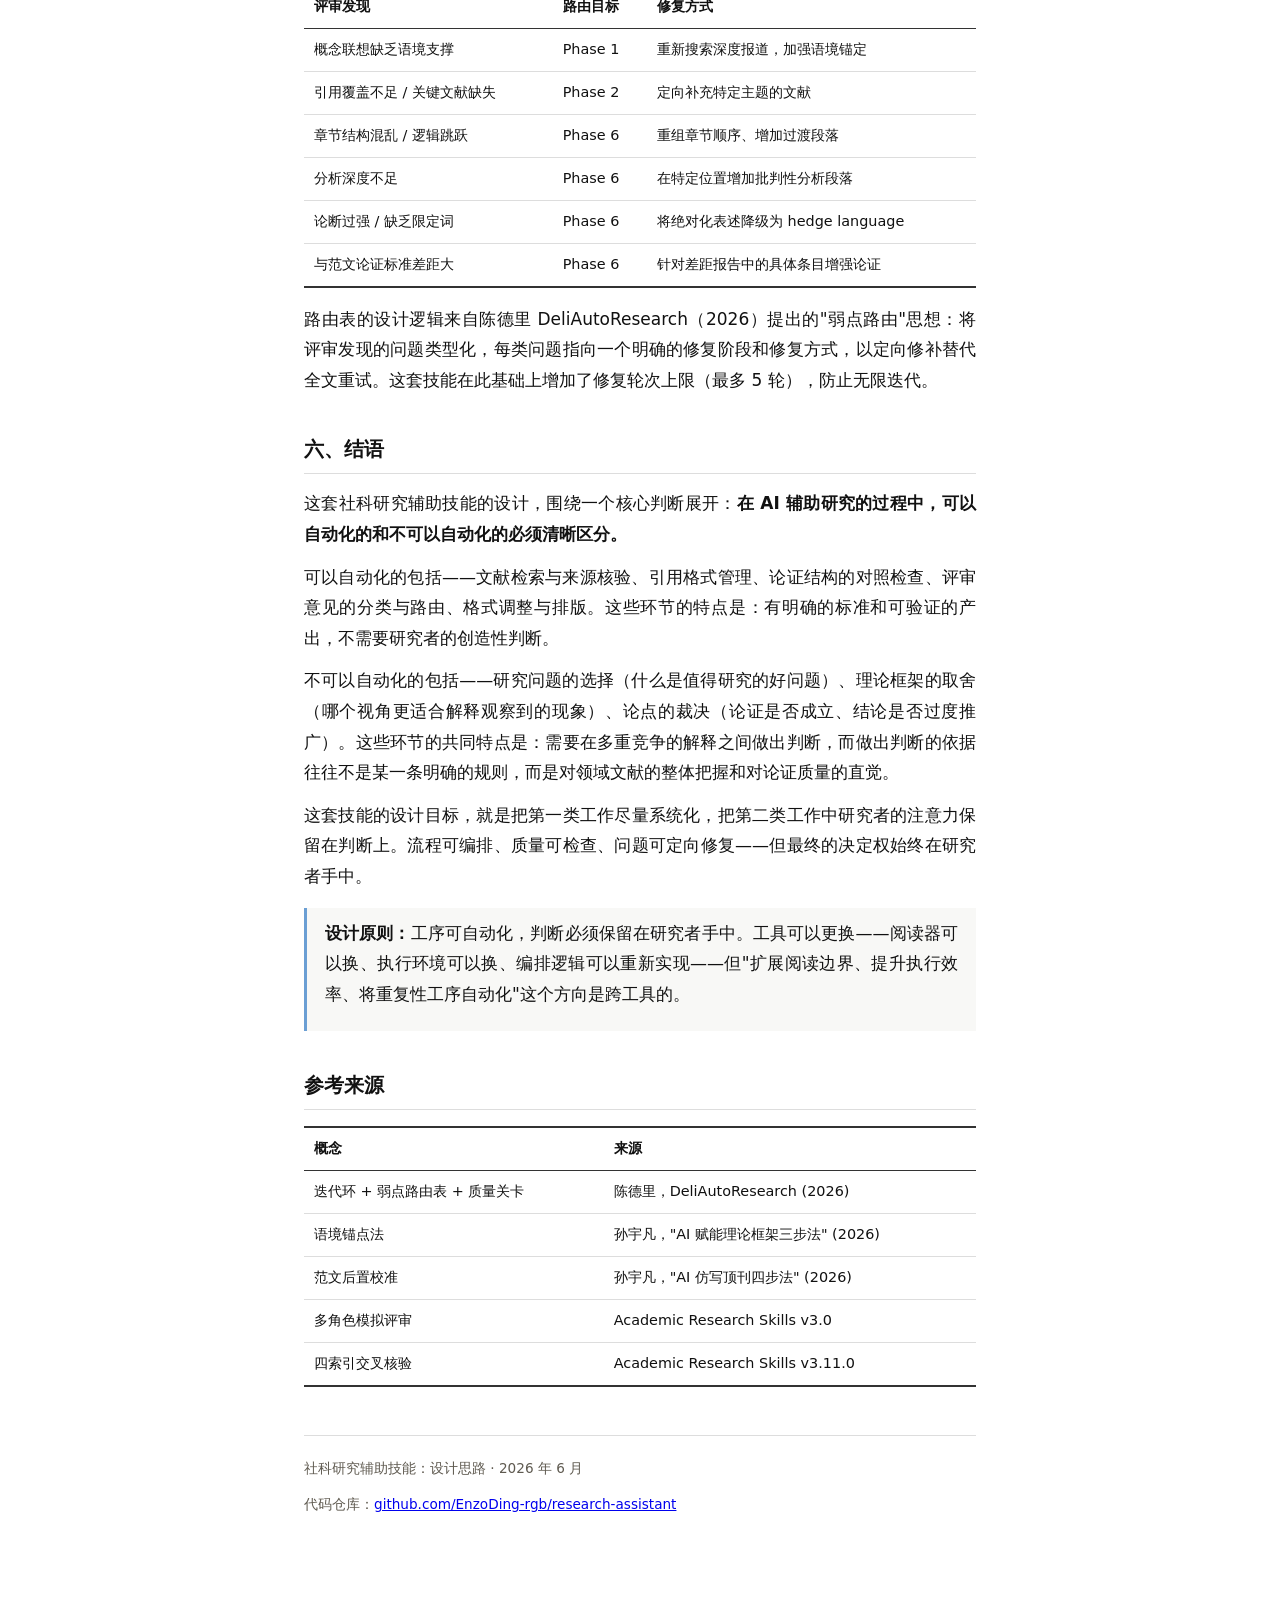
==== commit bd1b91aa: "Fix names: 丁冯德 (paper), 丁鹏德 (deck cover). Regenerate all PDFs. Co-Authored-By: Claude Opus 4.8 <nore" ====
--- a/docs/paper.html
+++ b/docs/paper.html
@@ -100,7 +100,7 @@
 
 <div class="paper-header">
   <h1>社科研究辅助技能的设计思路</h1>
-  <p class="meta">丁逢德</p>
+  <p class="meta">丁冯德</p>
   <p class="meta" style="font-size:0.85rem">国际关系学院 2025 级国家安全学博士生 · 学号：20251402002</p>
   <p class="meta" style="font-size:0.82rem;margin-top:4px">2026 年 6 月</p>
 </div>
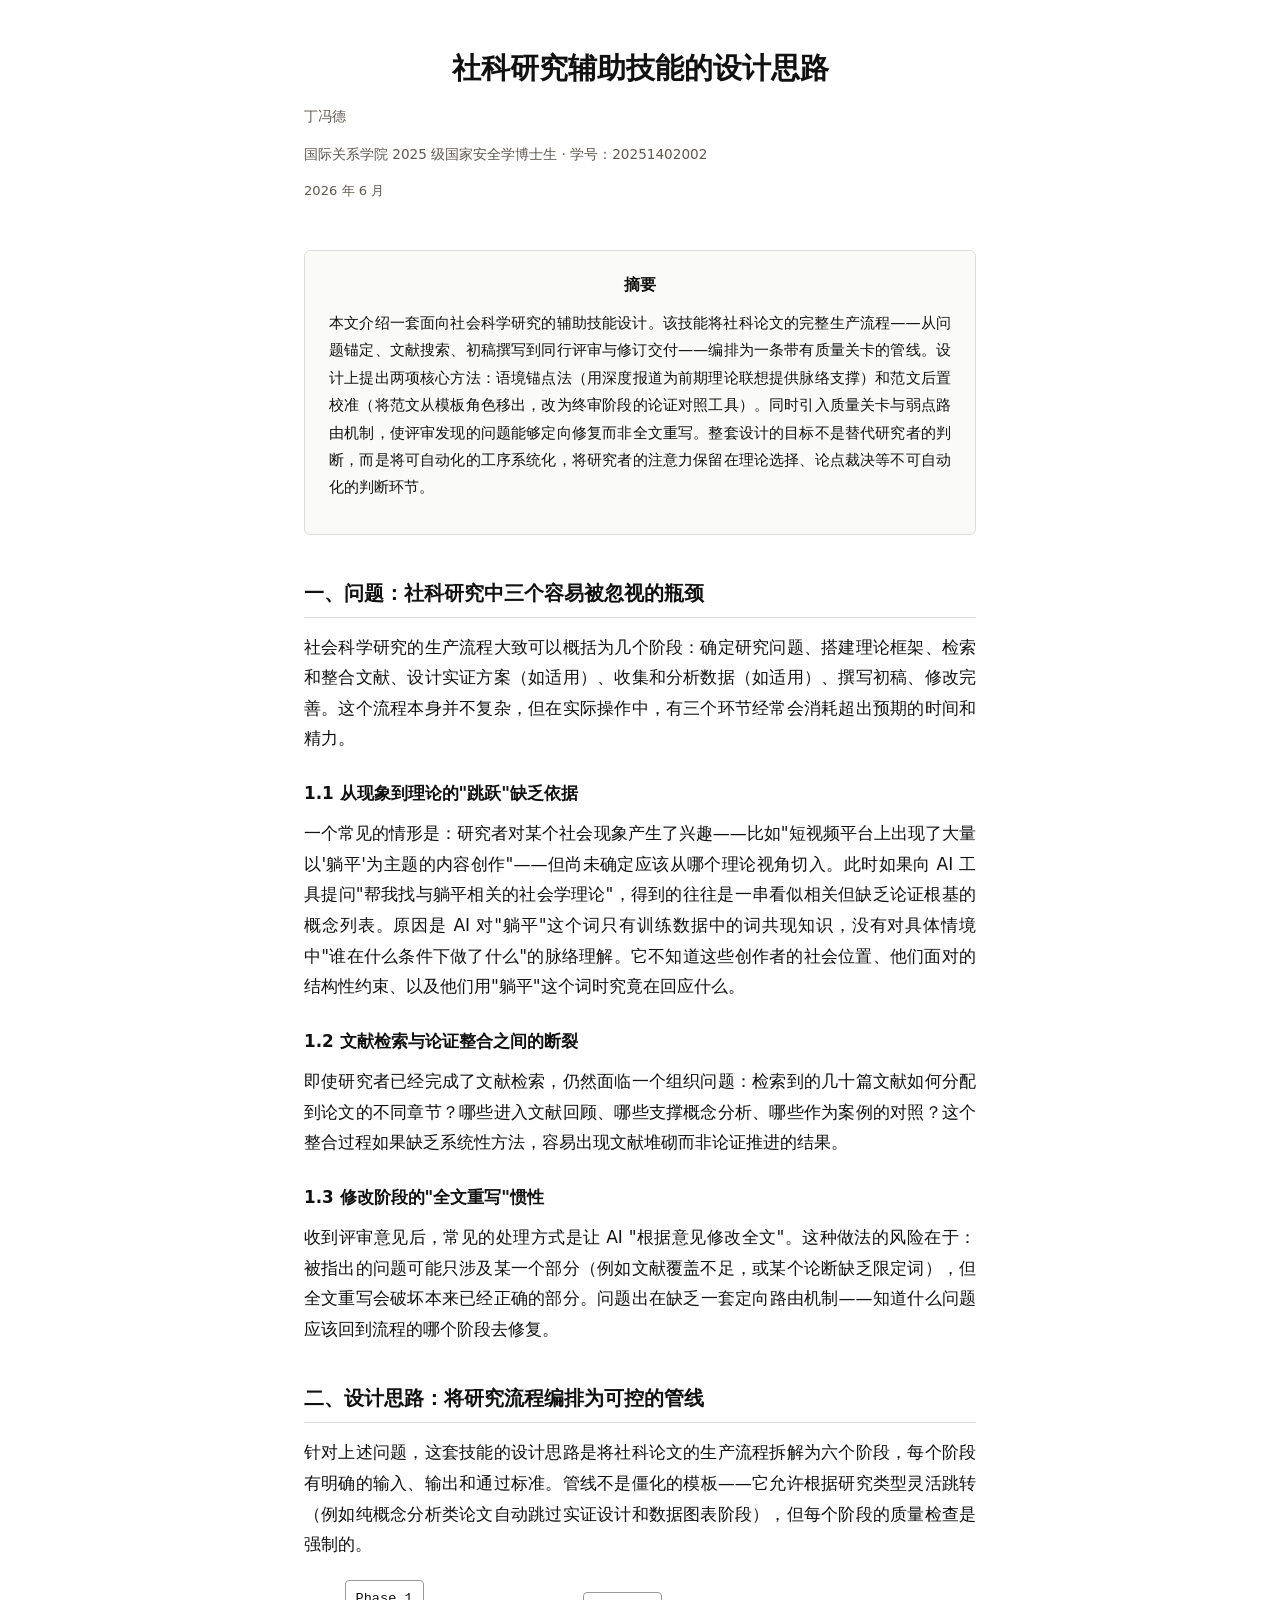
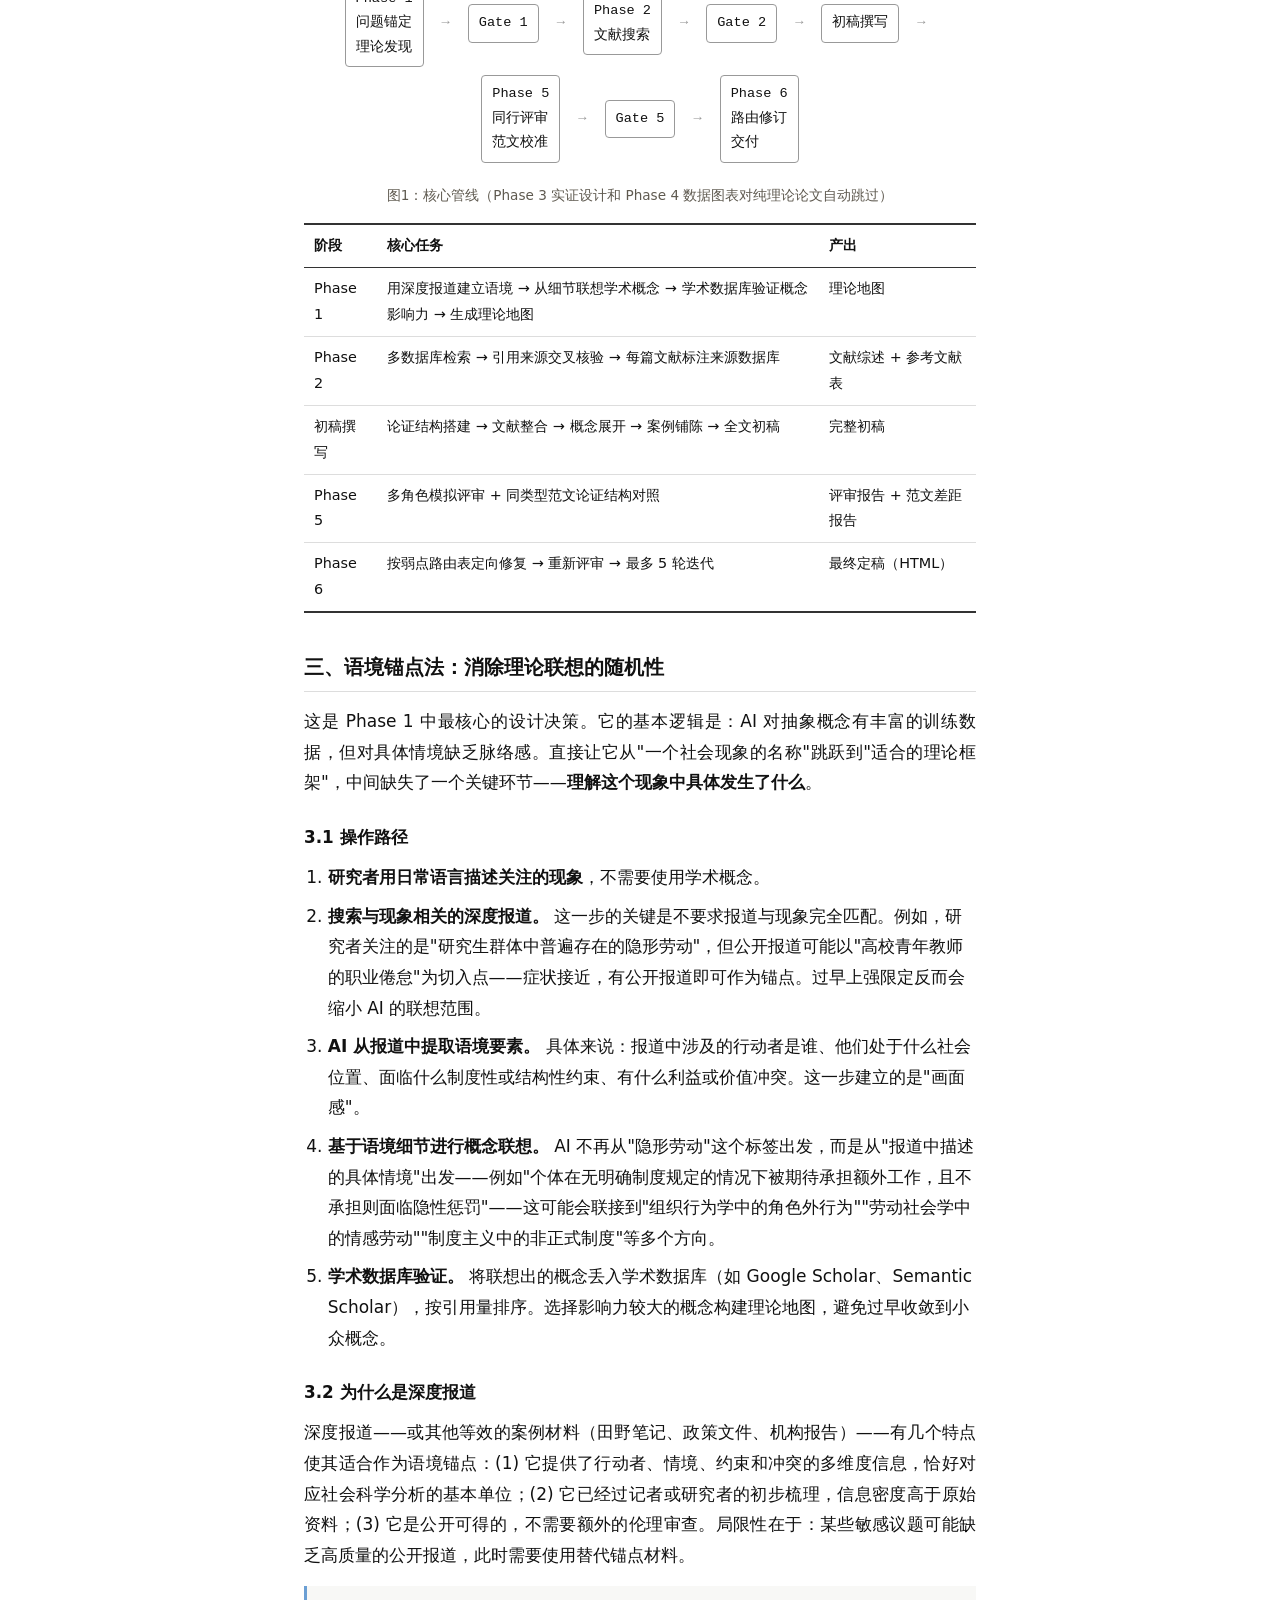
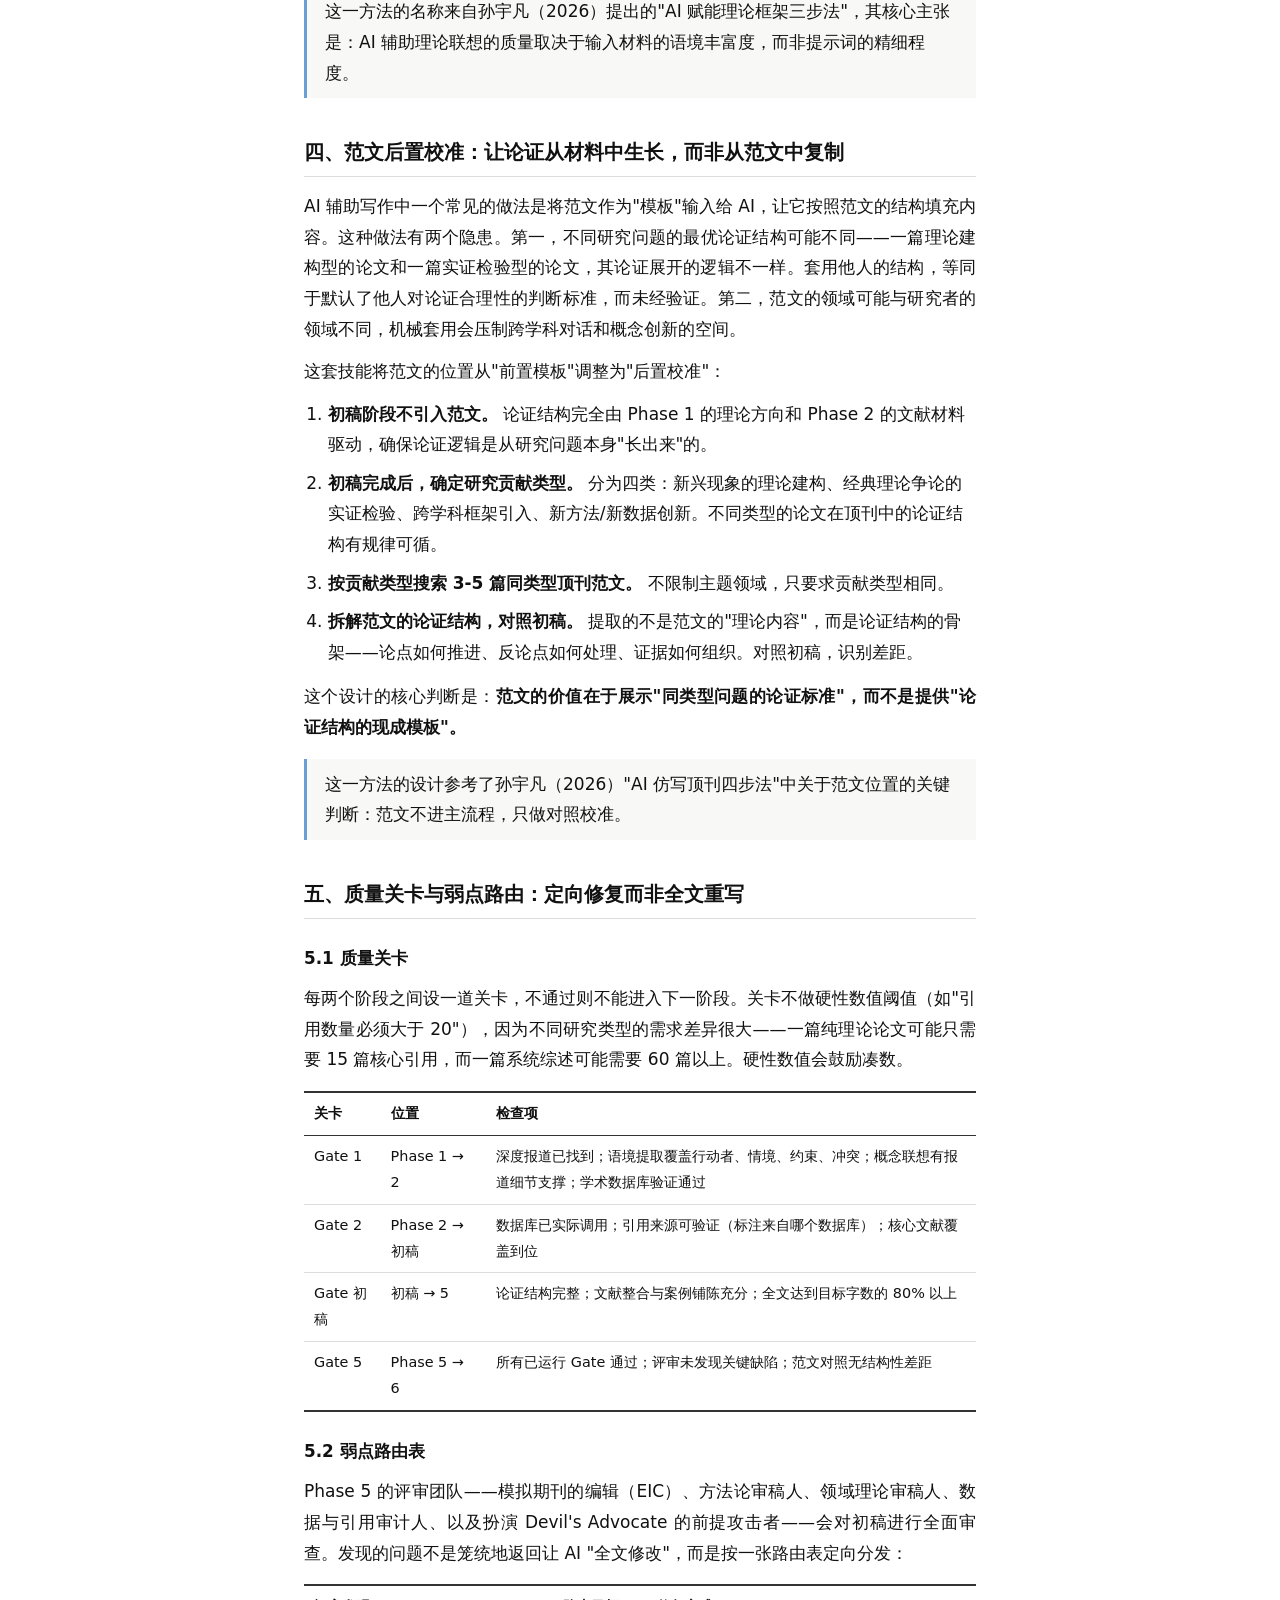
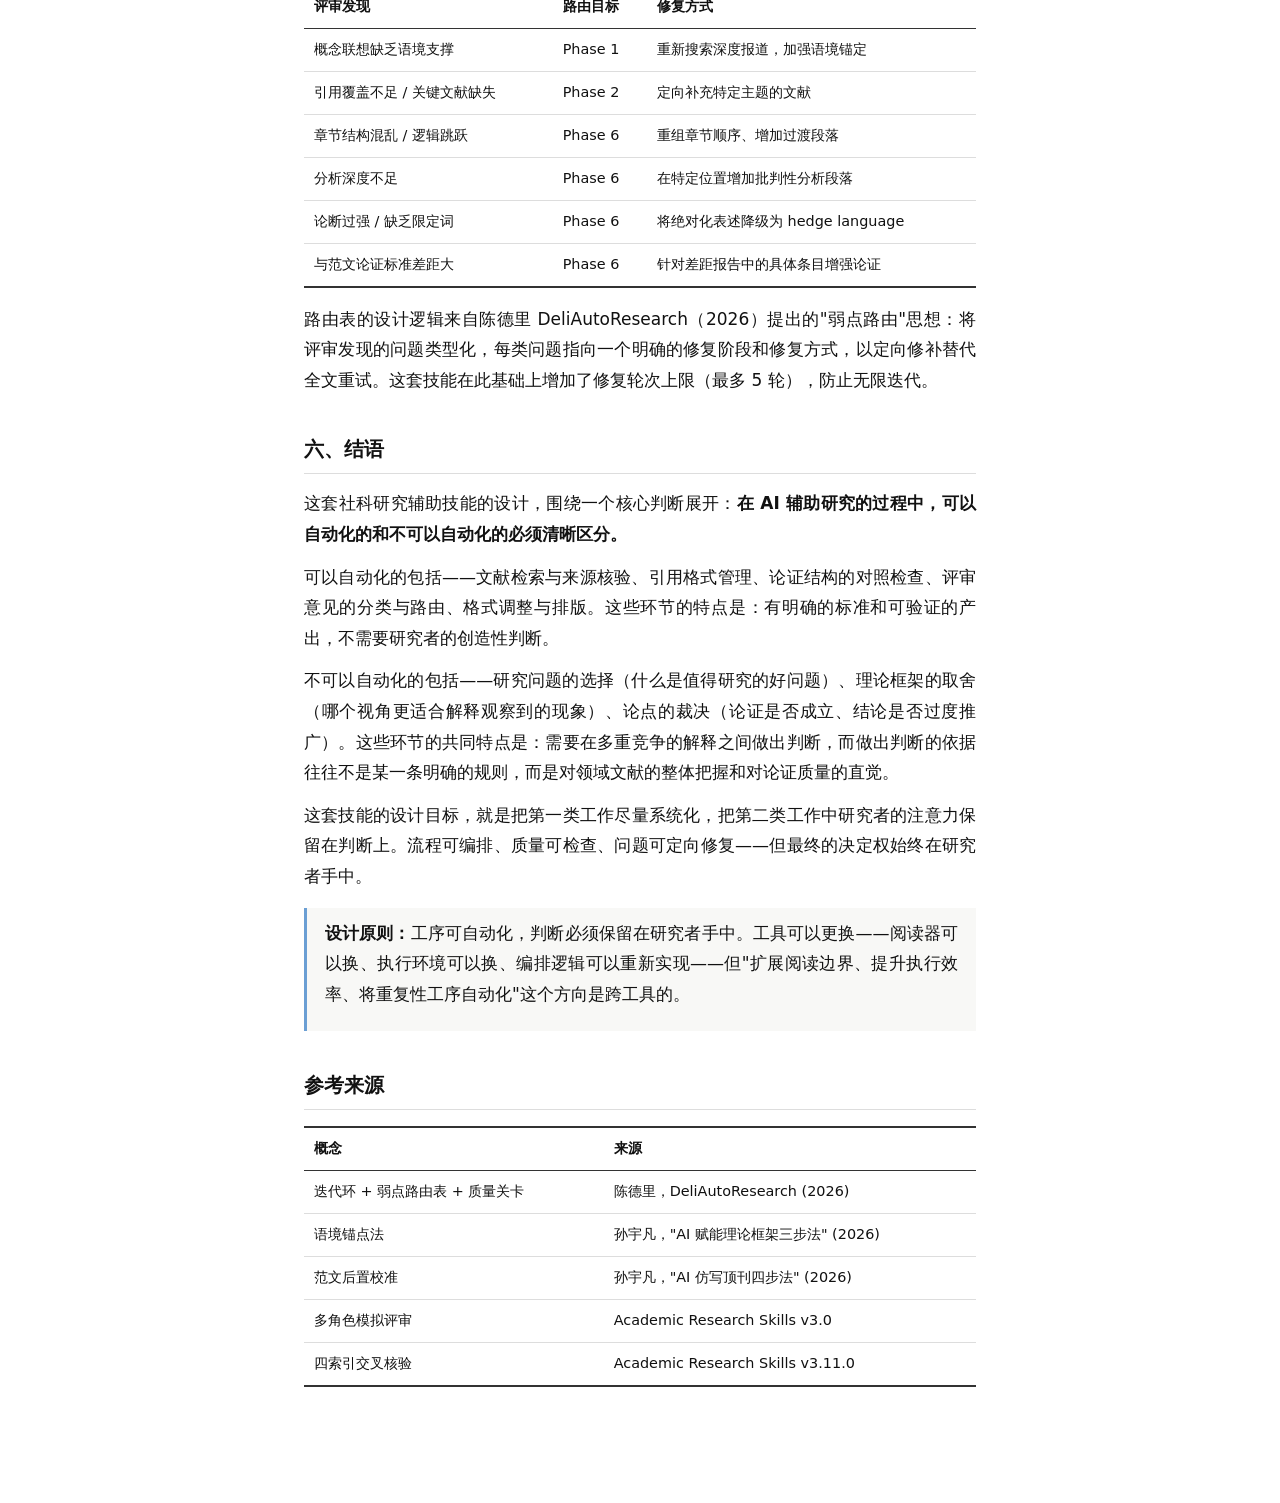
==== commit abbfc2a9: "Remove footer text from paper.html Co-Authored-By: Claude Opus 4.8 <noreply@anthropic.com>" ====
--- a/docs/paper.html
+++ b/docs/paper.html
@@ -83,12 +83,6 @@
 .flow span { padding: 6px 10px; border: 1px solid #999; border-radius: 4px; }
 .flow .arr { border: none; color: #999; }
 
-/* Footer */
-.paper-footer {
-  margin-top: 48px; padding-top: 20px; border-top: 1px solid #ddd;
-  font-size: 0.85rem; color: var(--muted);
-}
-
 /* Print */
 @media print {
   @page { size: A4; margin: 2cm; }
@@ -277,10 +271,5 @@
   </table>
 </section>
 
-<div class="paper-footer">
-  <p>社科研究辅助技能：设计思路 · 2026 年 6 月</p>
-  <p>代码仓库：<a href="https://github.com/EnzoDing-rgb/research-assistant">github.com/EnzoDing-rgb/research-assistant</a></p>
-</div>
-
 </body>
 </html>
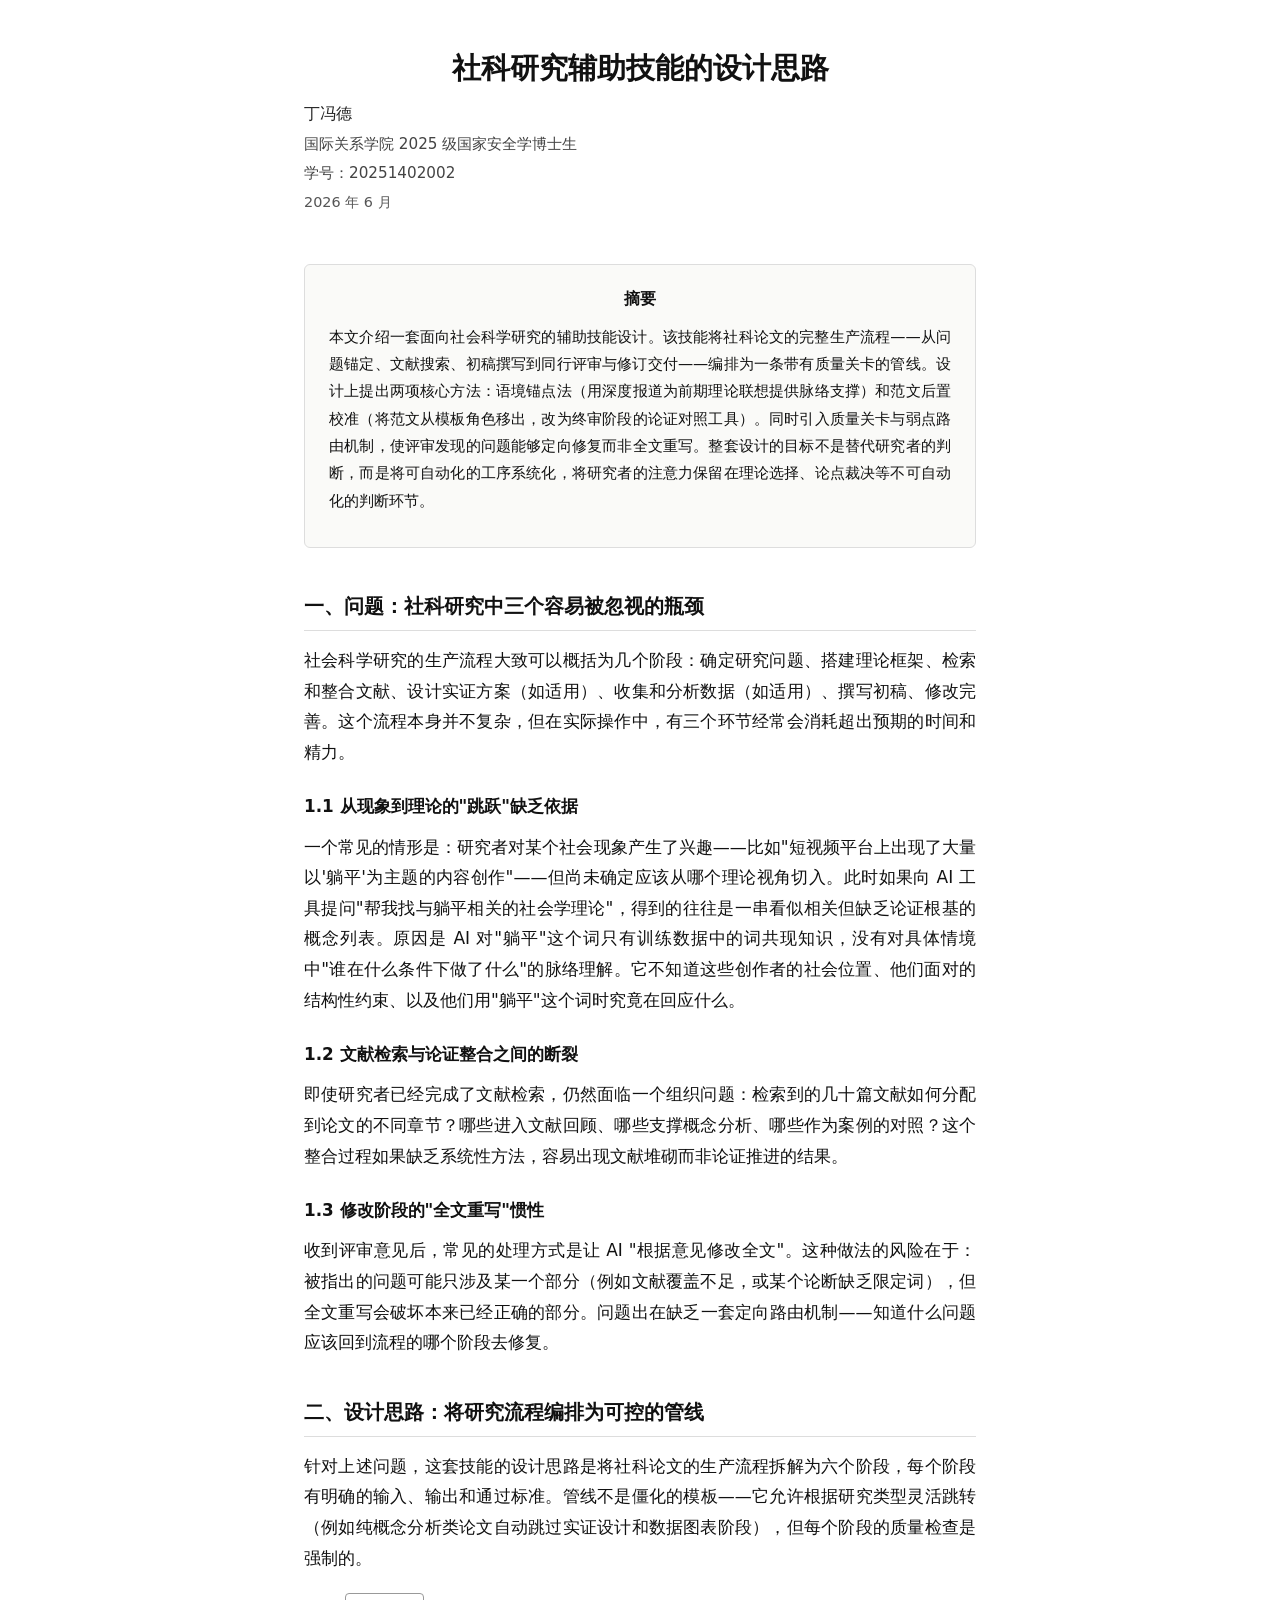
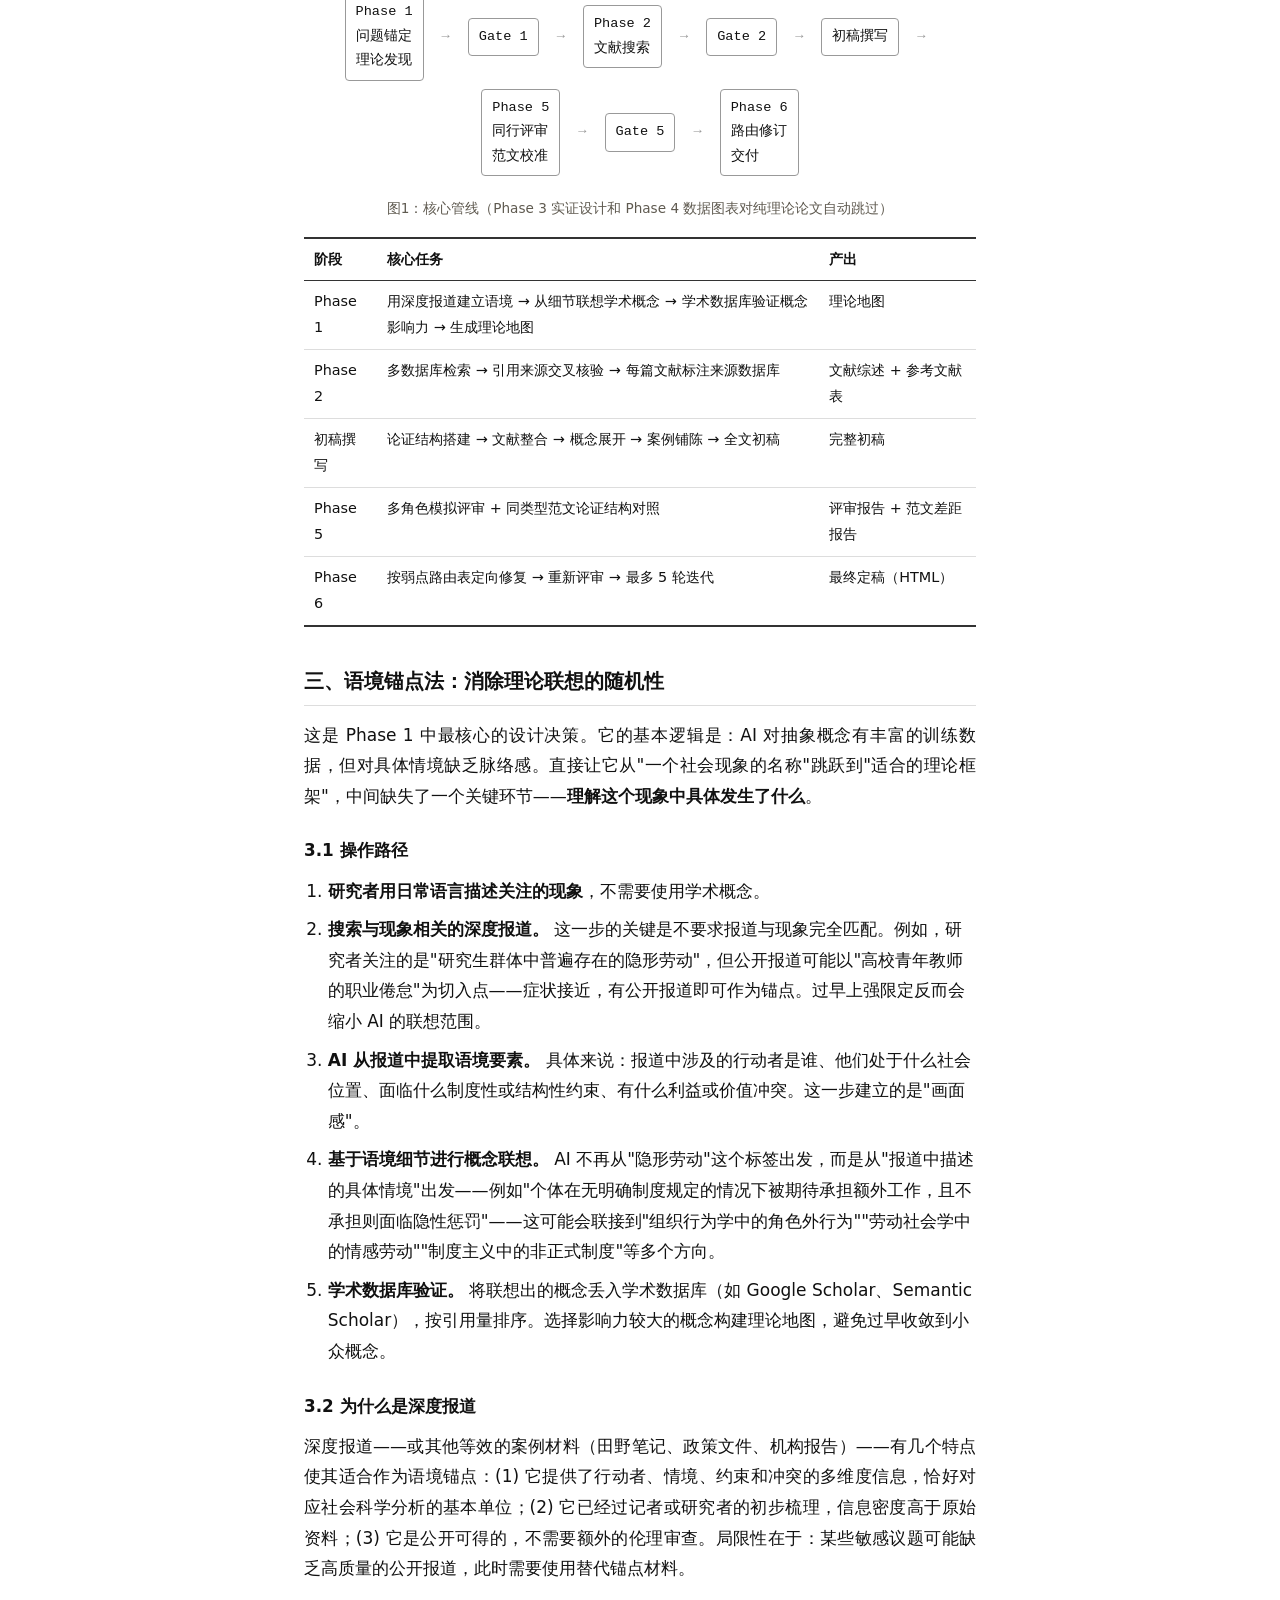
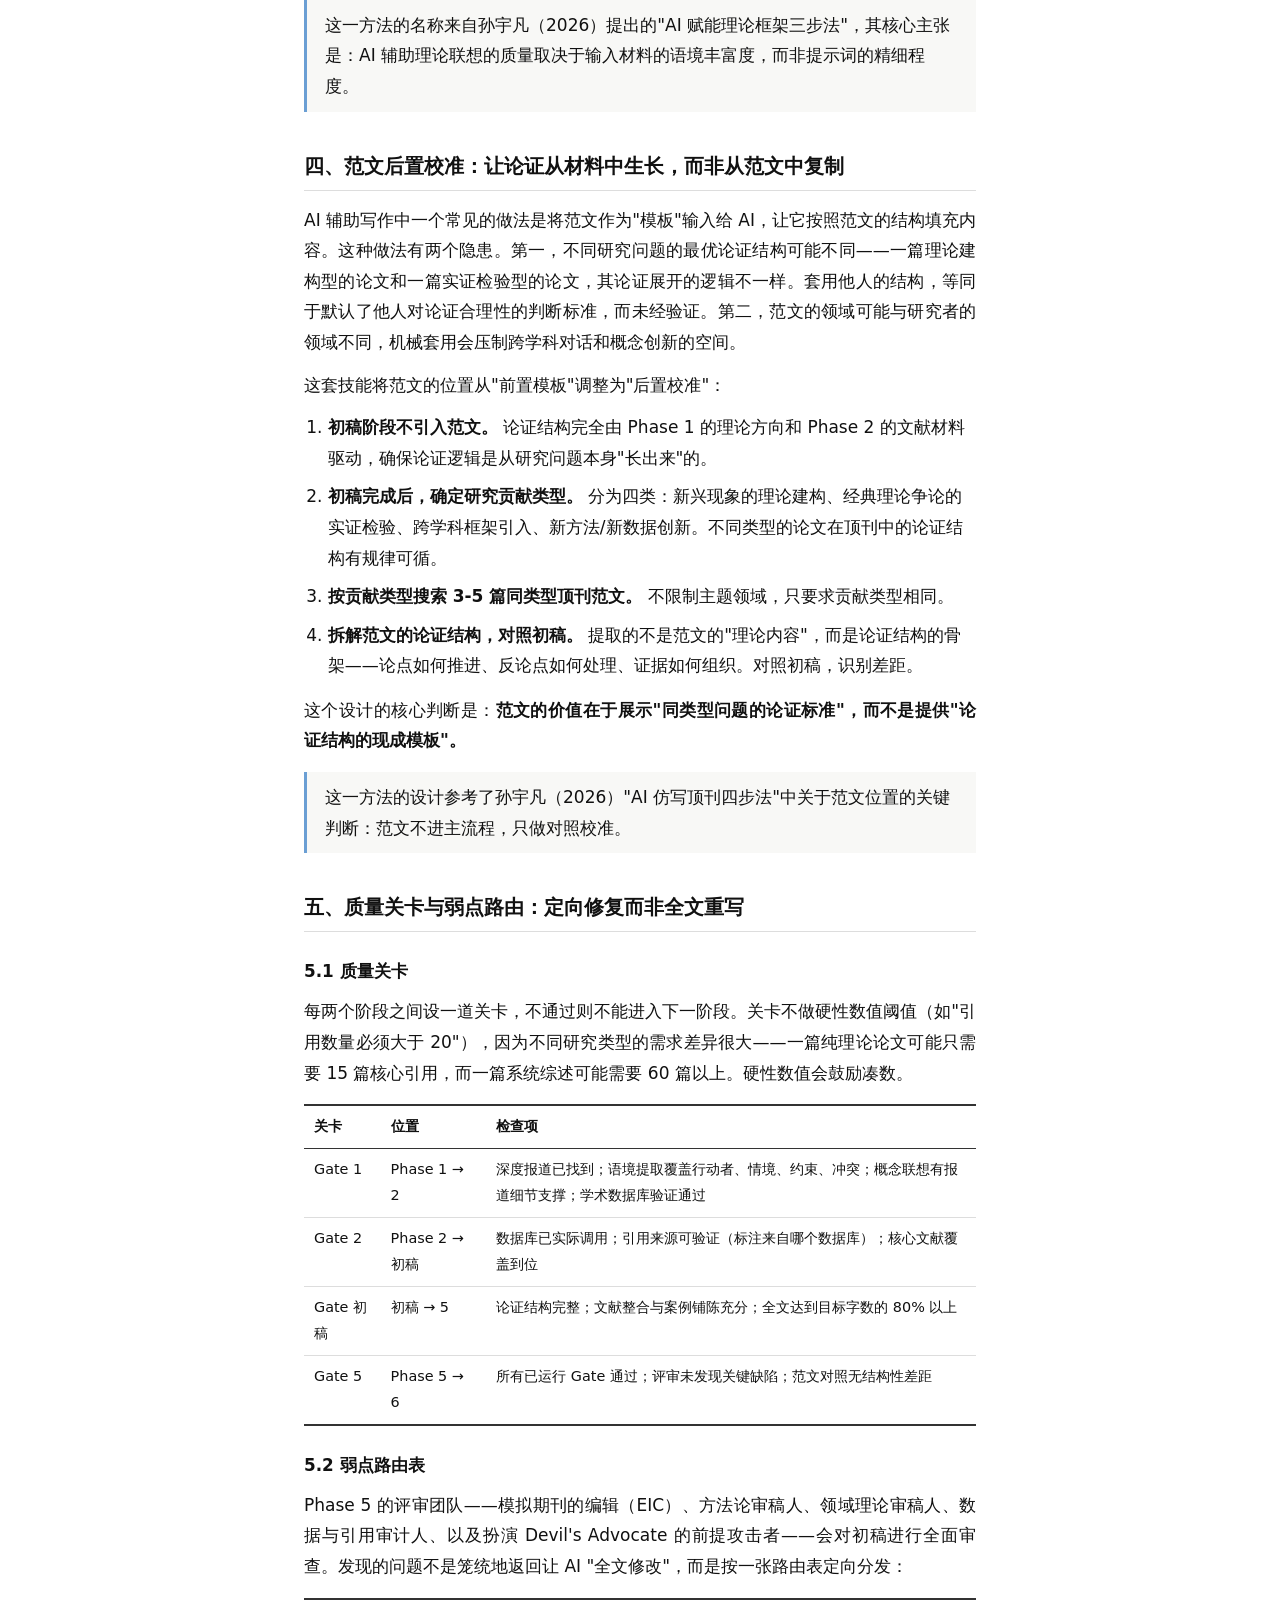
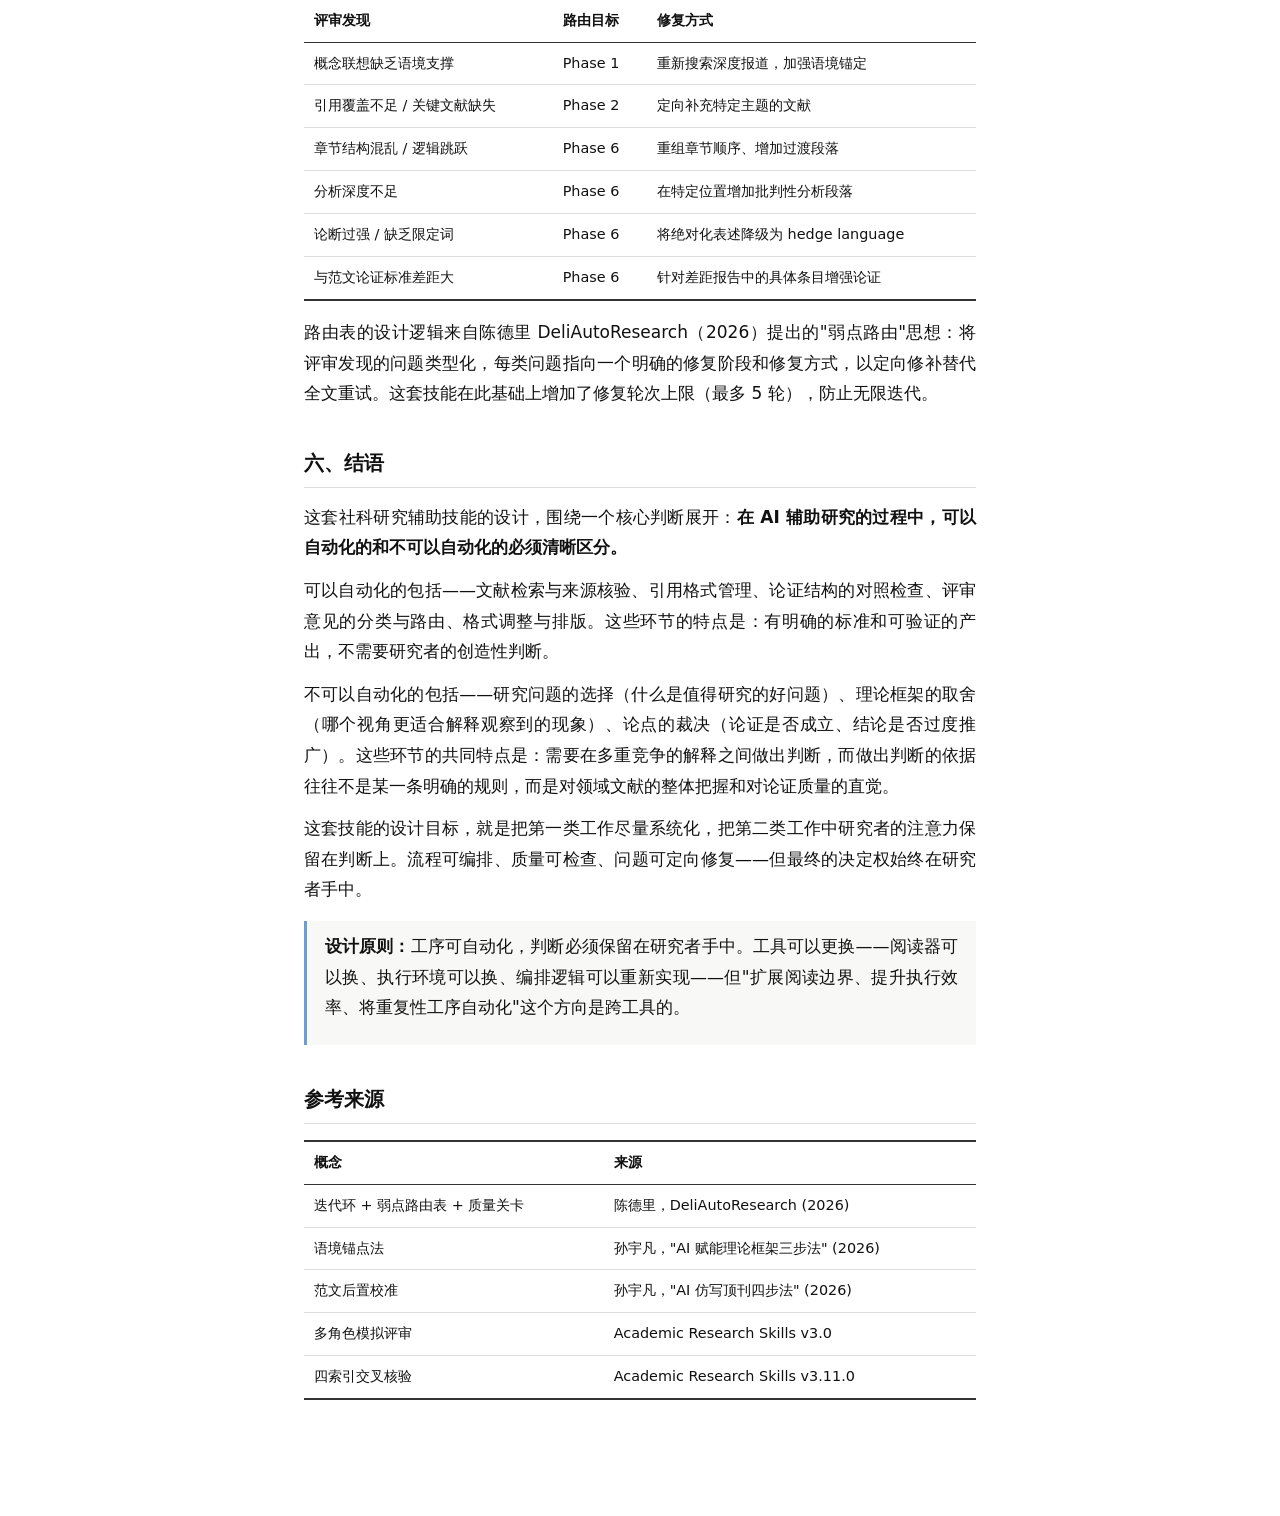
==== commit 3513e899: "Fix paper header: tighter spacing, dark text, academic style Co-Authored-By: Claude Opus 4.8 <norepl" ====
--- a/docs/paper.html
+++ b/docs/paper.html
@@ -25,11 +25,11 @@
 /* Header */
 .paper-header { text-align: center; margin-bottom: 48px; }
 .paper-header h1 {
-  font-size: 1.8rem; font-weight: 700; line-height: 1.4; margin-bottom: 16px;
-}
-.paper-header .meta {
-  font-size: 0.9rem; color: var(--muted);
-}
+  font-size: 1.8rem; font-weight: 700; line-height: 1.4; margin-bottom: 12px;
+}
+.paper-header .author { font-size: 1rem; color: #222; margin-bottom: 2px; }
+.paper-header .affiliation { font-size: 0.95rem; color: #444; margin-bottom: 2px; }
+.paper-header .date { font-size: 0.9rem; color: #555; }
 
 /* Sections */
 section { margin-bottom: 36px; }
@@ -94,9 +94,10 @@
 
 <div class="paper-header">
   <h1>社科研究辅助技能的设计思路</h1>
-  <p class="meta">丁冯德</p>
-  <p class="meta" style="font-size:0.85rem">国际关系学院 2025 级国家安全学博士生 · 学号：20251402002</p>
-  <p class="meta" style="font-size:0.82rem;margin-top:4px">2026 年 6 月</p>
+  <p class="author">丁冯德</p>
+  <p class="affiliation">国际关系学院 2025 级国家安全学博士生</p>
+  <p class="affiliation">学号：20251402002</p>
+  <p class="date">2026 年 6 月</p>
 </div>
 
 <div class="abstract">
